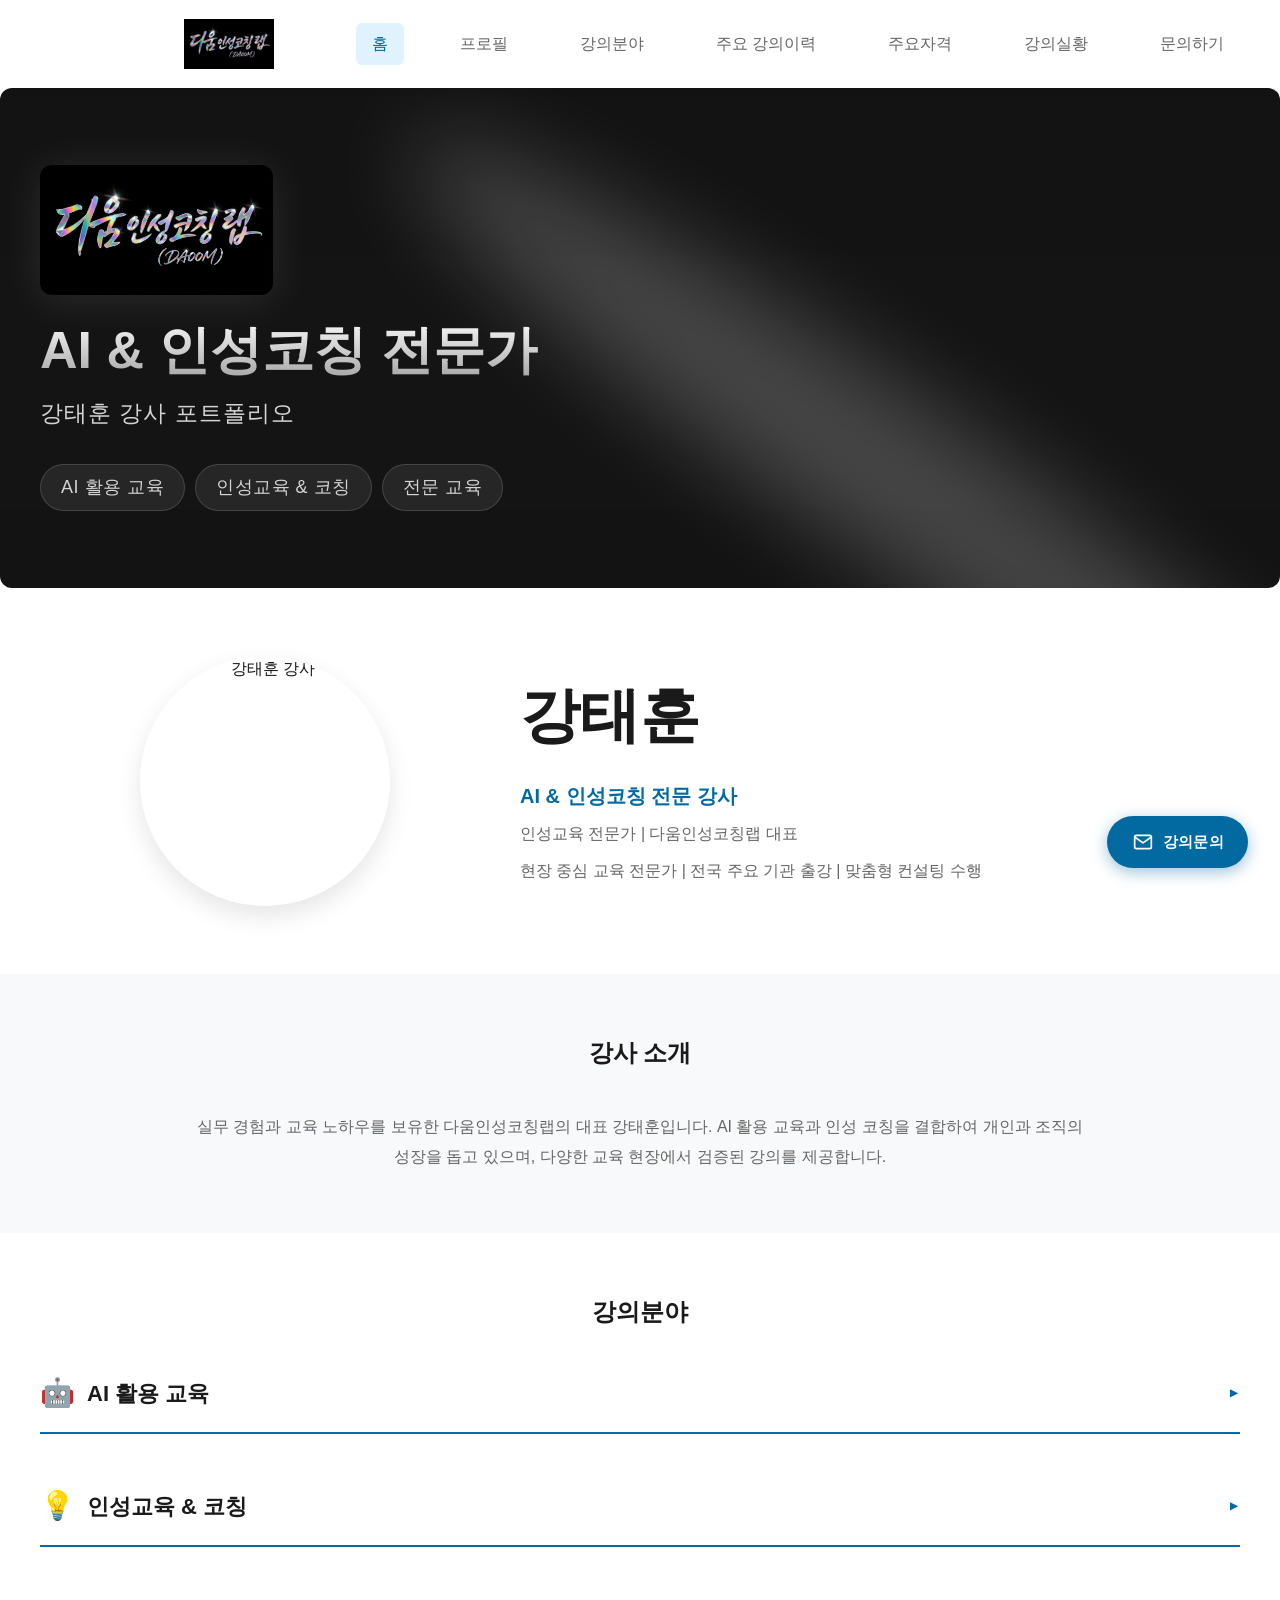
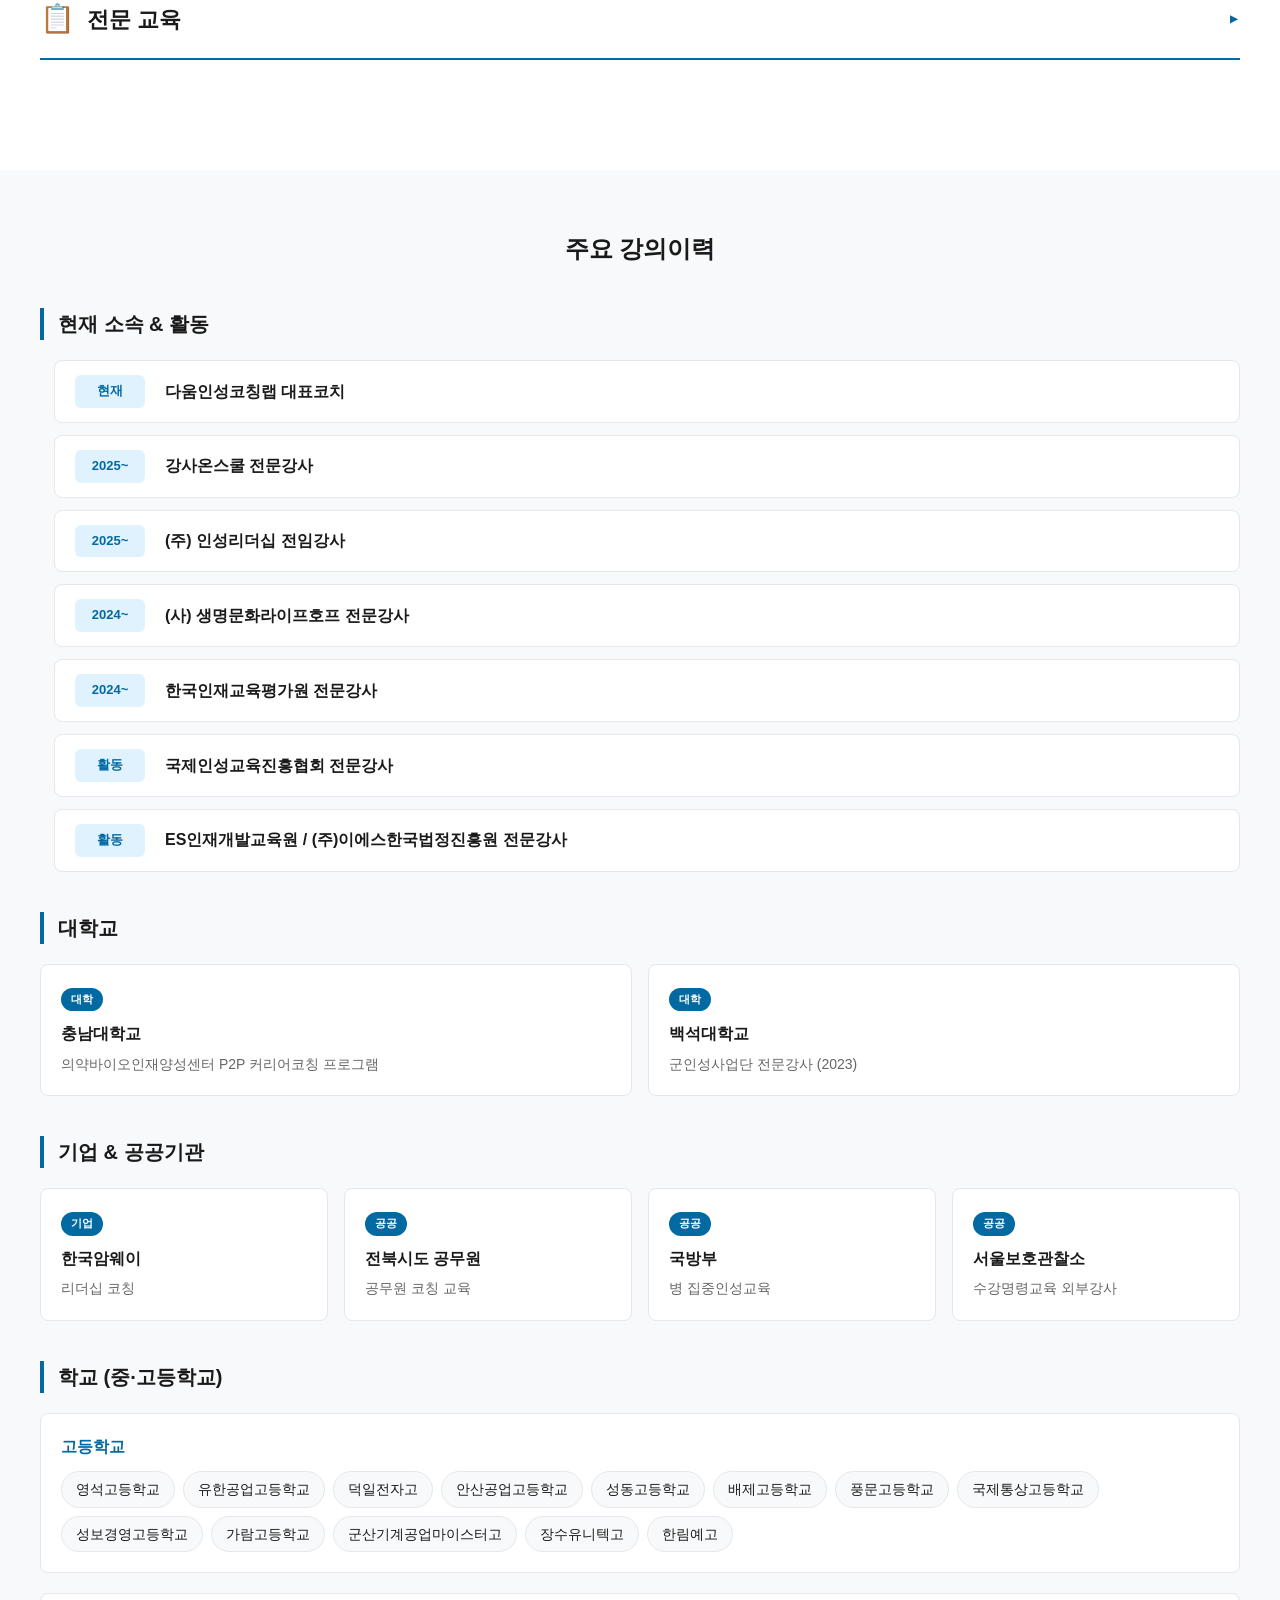
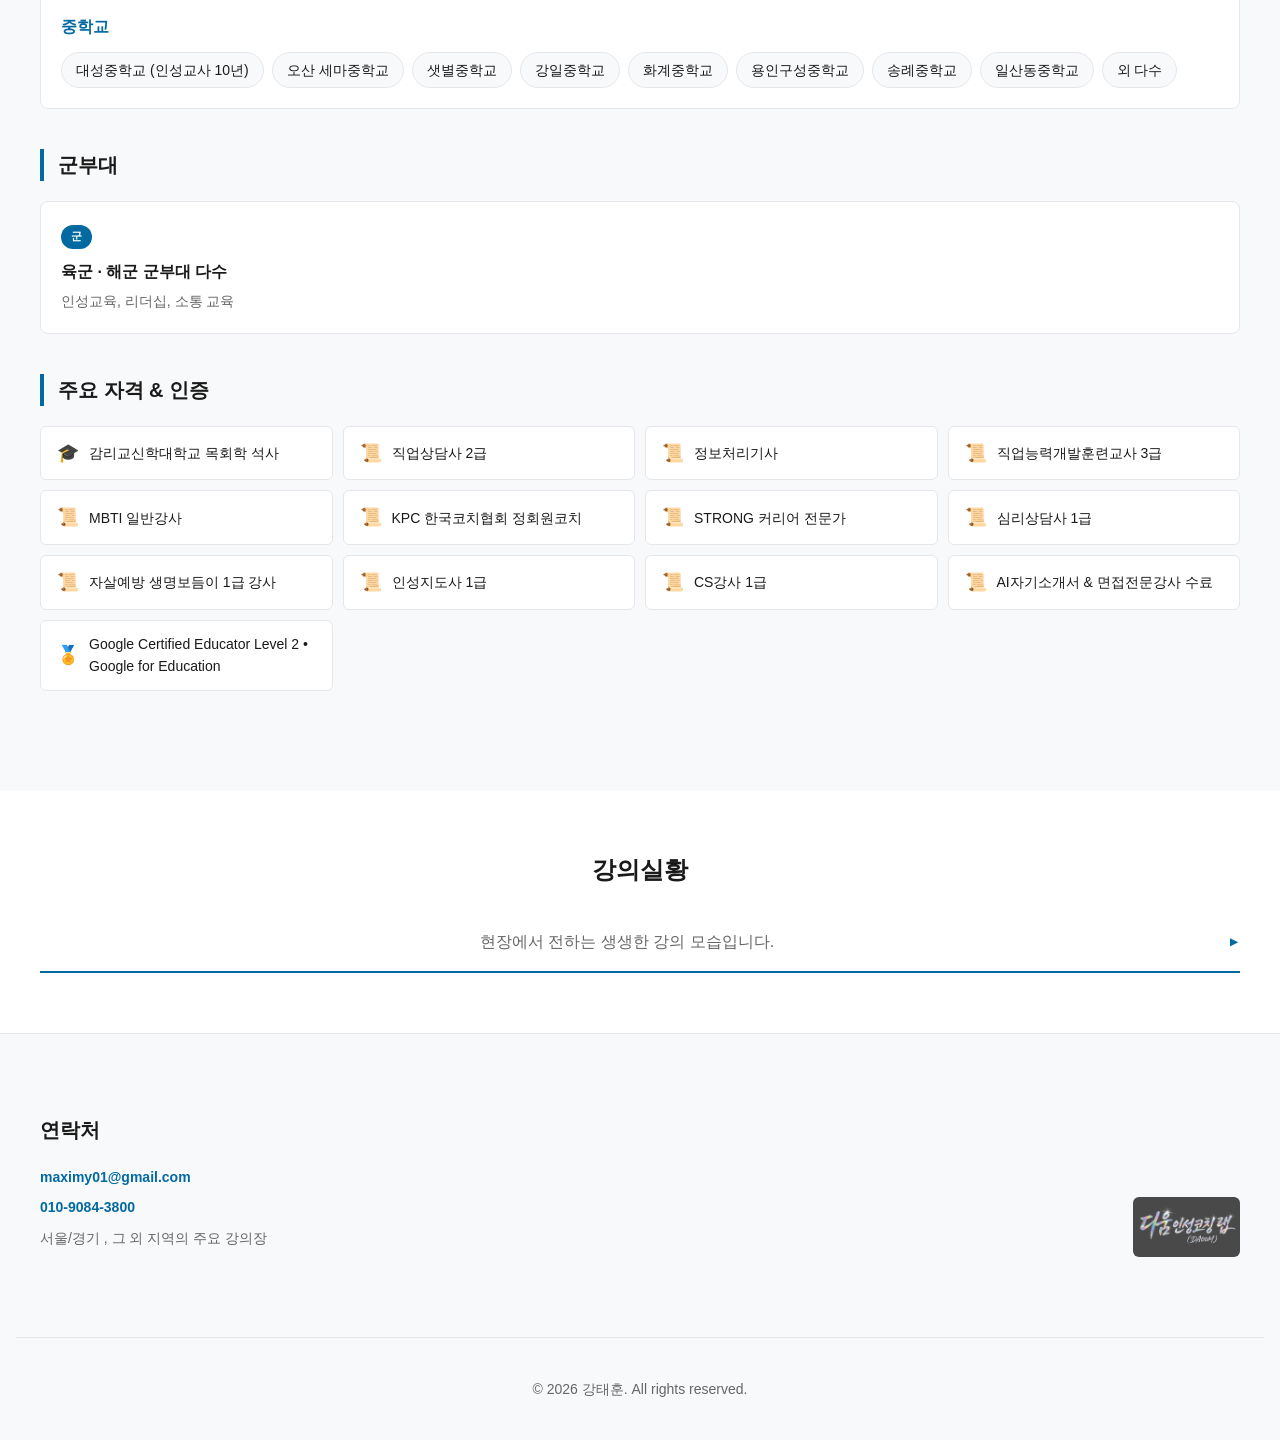
==== index.html @ 24463840 "Spline viewer z-index 강제 제한, header z-index 99999로 상향 (모바일 오버레이 수정) Co-Authored-By: Claude Opus 4.6 " ====
<!DOCTYPE html>
<html lang="ko">
<head>
    <meta charset="UTF-8">
    <meta name="viewport" content="width=device-width, initial-scale=1.0">
    <title>강태훈 강사 - AI & 인성코칭 전문가</title>
    <link rel="stylesheet" href="styles.css?v=10">
    <script type="module" src="https://unpkg.com/@splinetool/viewer@1.9.82/build/spline-viewer.js"></script>
</head>
<body>
    <header class="header">
        <nav class="navbar">
            <div class="navbar-container">
                <div class="logo">
                    <a href="#home">
                        <img src="다움인성코칭랩.jpg" alt="다움인성코칭랩" style="height: 50px; width: auto;">
                    </a>
                </div>

                <ul class="nav-menu" id="navMenu">
                    <li class="nav-item"><a href="#home" class="nav-link active">홈</a></li>
                    <li class="nav-item"><a href="#profile" class="nav-link">프로필</a></li>
                    <li class="nav-item"><a href="#expertise" class="nav-link">강의분야</a></li>
                    <li class="nav-item"><a href="#portfolio" class="nav-link">주요 강의이력</a></li>
                    <li class="nav-item"><a href="#certifications" class="nav-link">주요자격</a></li>
                    <li class="nav-item"><a href="#gallery" class="nav-link">강의실황</a></li>
                    <li class="nav-item"><a href="#contact" class="nav-link">문의하기</a></li>
                </ul>

                <button class="hamburger" id="hamburger">
                    <span class="hamburger-line"></span>
                    <span class="hamburger-line"></span>
                    <span class="hamburger-line"></span>
                </button>
            </div>
        </nav>
    </header>

    <main class="main-content">
        <section class="hero" id="home">
            <!-- 스포트라이트 효과 -->
            <svg class="hero-spotlight" xmlns="http://www.w3.org/2000/svg" viewBox="0 0 3787 2842" fill="none">
                <g filter="url(#spotFilter)">
                    <ellipse cx="1924.71" cy="273.501" rx="1924.71" ry="273.501"
                        transform="matrix(-0.822377 -0.568943 -0.568943 0.822377 3631.88 2291.09)"
                        fill="white" fill-opacity="0.21"/>
                </g>
                <defs>
                    <filter id="spotFilter" x="0.860352" y="0.838989" width="3785.16" height="2840.26"
                        filterUnits="userSpaceOnUse" color-interpolation-filters="sRGB">
                        <feFlood flood-opacity="0" result="BackgroundImageFix"/>
                        <feBlend mode="normal" in="SourceGraphic" in2="BackgroundImageFix" result="shape"/>
                        <feGaussianBlur stdDeviation="151" result="effect1_foregroundBlur"/>
                    </filter>
                </defs>
            </svg>

            <div class="hero-split">
                <!-- 왼쪽: 콘텐츠 -->
                <div class="hero-content">
                    <div class="hero-logo">
                        <img src="다움인성코칭랩.jpg" alt="다움인성코칭랩 로고">
                    </div>
                    <h1 class="hero-title">
                        AI & 인성코칭 전문가
                    </h1>
                    <p class="hero-subtitle">강태훈 강사 포트폴리오</p>
                    <div class="hero-tags">
                        <a href="#expertise-ai" class="hero-tag">AI 활용 교육</a>
                        <a href="#expertise-coaching" class="hero-tag">인성교육 & 코칭</a>
                        <a href="#expertise-special" class="hero-tag">전문 교육</a>
                    </div>
                </div>
                <!-- 오른쪽: 3D Spline -->
                <div class="hero-3d">
                    <spline-viewer url="https://prod.spline.design/kZDDjO5HuC9GJUM2/scene.splinecode"></spline-viewer>
                </div>
            </div>
        </section>

        <section class="profile" id="profile">
            <div class="profile-container">
                <div class="profile-image">
                    <img src="강태훈프로필사진.png" alt="강태훈 강사">
                </div>
                <div class="profile-content">
                    <h1 class="profile-name">강태훈</h1>
                    <p class="profile-title">AI & 인성코칭 전문 강사</p>
                    <p class="profile-subtitle">인성교육 전문가 | 다움인성코칭랩 대표</p>
                    <p class="profile-info">현장 중심 교육 전문가 | 전국 주요 기관 출강 | 맞춤형 컨설팅 수행</p>
                </div>
            </div>
        </section>

        <section class="introduction">
            <div class="intro-container">
                <h2 class="section-title">강사 소개</h2>
                <p class="intro-text">
                    실무 경험과 교육 노하우를 보유한 다움인성코칭랩의 대표 강태훈입니다.
                    AI 활용 교육과 인성 코칭을 결합하여 개인과 조직의 성장을 돕고 있으며,
                    다양한 교육 현장에서 검증된 강의를 제공합니다.
                </p>
            </div>
        </section>

        <!-- ========== 강의분야 SECTION ========== -->
        <section class="expertise" id="expertise">
            <div class="expertise-container">
                <h2 class="section-title">강의분야</h2>

                <!-- AI 활용 교육 (상세) -->
                <div class="expertise-category" id="expertise-ai">
                    <div class="category-header">
                        <span class="category-icon">🤖</span>
                        <h3 class="category-title">AI 활용 교육</h3>
                        <span class="category-toggle">▼</span>
                    </div>
                    <div class="expertise-grid">
                        <div class="expertise-card ai-card">
                            <div class="card-badge">AI Core</div>
                            <h4 class="expertise-card-title">AI 스킬 업 & 기초 활용</h4>
                            <p class="expertise-card-desc">ChatGPT, Gemini, Claude 등 생성형 AI 도구의 기초 사용법부터 업무 활용까지 단계별 실습 교육</p>
                            <ul class="expertise-tags">
                                <li>ChatGPT</li>
                                <li>Gemini</li>
                                <li>Claude</li>
                                <li>프롬프트 엔지니어링</li>
                            </ul>
                        </div>
                        <div class="expertise-card ai-card">
                            <div class="card-badge">AI Writing</div>
                            <h4 class="expertise-card-title">AI 자기소개서 & 면접 코칭</h4>
                            <p class="expertise-card-desc">AI를 활용한 자기소개서 작성법, 면접 시뮬레이션, 취업 경쟁력 강화 실전 교육</p>
                            <ul class="expertise-tags">
                                <li>자기소개서</li>
                                <li>면접준비</li>
                                <li>취업컨설팅</li>
                            </ul>
                        </div>
                        <div class="expertise-card ai-card">
                            <div class="card-badge">AI Creative</div>
                            <h4 class="expertise-card-title">AI 콘텐츠 제작</h4>
                            <p class="expertise-card-desc">AI 이미지 생성, 영상 편집, 프레젠테이션 자동화 등 크리에이티브 업무에 AI 도구 활용</p>
                            <ul class="expertise-tags">
                                <li>이미지 생성</li>
                                <li>영상 제작</li>
                                <li>PPT 자동화</li>
                            </ul>
                        </div>
                        <div class="expertise-card ai-card">
                            <div class="card-badge">AI Business</div>
                            <h4 class="expertise-card-title">AI 업무 자동화 & 생산성</h4>
                            <p class="expertise-card-desc">문서 작성, 데이터 분석, 이메일, 보고서 등 반복 업무를 AI로 자동화하여 생산성 극대화</p>
                            <ul class="expertise-tags">
                                <li>업무자동화</li>
                                <li>데이터분석</li>
                                <li>보고서 작성</li>
                            </ul>
                        </div>
                        <div class="expertise-card ai-card">
                            <div class="card-badge">AI Education</div>
                            <h4 class="expertise-card-title">교육자를 위한 AI 활용법</h4>
                            <p class="expertise-card-desc">교사, 강사, 교육 담당자를 위한 AI 기반 교육 설계 및 수업 콘텐츠 제작 교육</p>
                            <ul class="expertise-tags">
                                <li>수업설계</li>
                                <li>교안제작</li>
                                <li>학습관리</li>
                            </ul>
                        </div>
                        <div class="expertise-card ai-card">
                            <div class="card-badge">AI Trend</div>
                            <h4 class="expertise-card-title">AI 트렌드 & 디지털 리터러시</h4>
                            <p class="expertise-card-desc">최신 AI 기술 동향, AI 시대의 윤리적 활용, 디지털 리터러시 역량 강화 특강</p>
                            <ul class="expertise-tags">
                                <li>AI 트렌드</li>
                                <li>디지털 리터러시</li>
                                <li>AI 윤리</li>
                            </ul>
                        </div>
                    </div>
                </div>

                <!-- 인성교육 & 코칭 -->
                <div class="expertise-category" id="expertise-coaching">
                    <div class="category-header">
                        <span class="category-icon">💡</span>
                        <h3 class="category-title">인성교육 & 코칭</h3>
                        <span class="category-toggle">▼</span>
                    </div>
                    <div class="expertise-grid">
                        <div class="expertise-card">
                            <h4 class="expertise-card-title">인성교육</h4>
                            <p class="expertise-card-desc">자기이해, 타인존중, 공동체 의식을 함양하는 체계적 인성교육 프로그램</p>
                        </div>
                        <div class="expertise-card">
                            <h4 class="expertise-card-title">커뮤니케이션 스킬</h4>
                            <p class="expertise-card-desc">질문, 경청, 공감 기반의 소통 역량 강화 및 대인관계 개선 교육</p>
                        </div>
                        <div class="expertise-card">
                            <h4 class="expertise-card-title">리더십 교육</h4>
                            <p class="expertise-card-desc">소통형 리더십, 코칭 리더십 등 조직 내 리더 역량 강화 프로그램</p>
                        </div>
                        <div class="expertise-card">
                            <h4 class="expertise-card-title">강점 / 커리어 코칭</h4>
                            <p class="expertise-card-desc">MBTI, STRONG 직업흥미검사 기반 자기탐색 및 진로·커리어 코칭</p>
                        </div>
                    </div>
                </div>

                <!-- 전문 교육 -->
                <div class="expertise-category" id="expertise-special">
                    <div class="category-header">
                        <span class="category-icon">📋</span>
                        <h3 class="category-title">전문 교육</h3>
                        <span class="category-toggle">▼</span>
                    </div>
                    <div class="expertise-grid">
                        <div class="expertise-card">
                            <h4 class="expertise-card-title">자살예방 & 생명존중</h4>
                            <p class="expertise-card-desc">자살예방 생명보듬이 전문교육 1급 강사 자격 기반의 생명존중 교육</p>
                        </div>
                        <div class="expertise-card">
                            <h4 class="expertise-card-title">법정의무교육</h4>
                            <p class="expertise-card-desc">직장 내 성희롱 예방, 장애인 인식개선, 개인정보보호 등 법정의무교육</p>
                        </div>
                        <div class="expertise-card">
                            <h4 class="expertise-card-title">미래설계 & 취업 컨설팅</h4>
                            <p class="expertise-card-desc">자기주도학습, 진로탐색, 미래설계 및 취업 준비 맞춤 컨설팅</p>
                        </div>
                        <div class="expertise-card">
                            <h4 class="expertise-card-title">스피치 & 프레젠테이션</h4>
                            <p class="expertise-card-desc">효과적인 발표 기법, 스피치 코칭, 프레젠테이션 역량 강화 교육</p>
                        </div>
                    </div>
                </div>
            </div>
        </section>

        <!-- ========== 주요 강의이력 SECTION ========== -->
        <section class="portfolio" id="portfolio">
            <div class="portfolio-container">
                <h2 class="section-title">주요 강의이력</h2>

                <!-- 소속 & 활동 -->
                <div class="portfolio-group">
                    <h3 class="portfolio-group-title">현재 소속 & 활동</h3>
                    <div class="portfolio-timeline">
                        <div class="timeline-item">
                            <div class="timeline-year">현재</div>
                            <div class="timeline-content">
                                <h4>다움인성코칭랩 대표코치</h4>
                            </div>
                        </div>
                        <div class="timeline-item">
                            <div class="timeline-year">2025~</div>
                            <div class="timeline-content">
                                <h4>강사온스쿨 전문강사</h4>
                            </div>
                        </div>
                        <div class="timeline-item">
                            <div class="timeline-year">2025~</div>
                            <div class="timeline-content">
                                <h4>(주) 인성리더십 전임강사</h4>
                            </div>
                        </div>
                        <div class="timeline-item">
                            <div class="timeline-year">2024~</div>
                            <div class="timeline-content">
                                <h4>(사) 생명문화라이프호프 전문강사</h4>
                            </div>
                        </div>
                        <div class="timeline-item">
                            <div class="timeline-year">2024~</div>
                            <div class="timeline-content">
                                <h4>한국인재교육평가원 전문강사</h4>
                            </div>
                        </div>
                        <div class="timeline-item">
                            <div class="timeline-year">활동</div>
                            <div class="timeline-content">
                                <h4>국제인성교육진흥협회 전문강사</h4>
                            </div>
                        </div>
                        <div class="timeline-item">
                            <div class="timeline-year">활동</div>
                            <div class="timeline-content">
                                <h4>ES인재개발교육원 / (주)이에스한국법정진흥원 전문강사</h4>
                            </div>
                        </div>
                    </div>
                </div>

                <!-- 대학교 -->
                <div class="portfolio-group">
                    <h3 class="portfolio-group-title">대학교</h3>
                    <div class="portfolio-cards">
                        <div class="portfolio-card">
                            <span class="portfolio-badge">대학</span>
                            <h4>충남대학교</h4>
                            <p>의약바이오인재양성센터 P2P 커리어코칭 프로그램</p>
                        </div>
                        <div class="portfolio-card">
                            <span class="portfolio-badge">대학</span>
                            <h4>백석대학교</h4>
                            <p>군인성사업단 전문강사 (2023)</p>
                        </div>
                    </div>
                </div>

                <!-- 기업 & 공공기관 -->
                <div class="portfolio-group">
                    <h3 class="portfolio-group-title">기업 & 공공기관</h3>
                    <div class="portfolio-cards">
                        <div class="portfolio-card">
                            <span class="portfolio-badge">기업</span>
                            <h4>한국암웨이</h4>
                            <p>리더십 코칭</p>
                        </div>
                        <div class="portfolio-card">
                            <span class="portfolio-badge">공공</span>
                            <h4>전북시도 공무원</h4>
                            <p>공무원 코칭 교육</p>
                        </div>
                        <div class="portfolio-card">
                            <span class="portfolio-badge">공공</span>
                            <h4>국방부</h4>
                            <p>병 집중인성교육</p>
                        </div>
                        <div class="portfolio-card">
                            <span class="portfolio-badge">공공</span>
                            <h4>서울보호관찰소</h4>
                            <p>수강명령교육 외부강사</p>
                        </div>
                    </div>
                </div>

                <!-- 학교 (중·고등학교) -->
                <div class="portfolio-group">
                    <h3 class="portfolio-group-title">학교 (중·고등학교)</h3>
                    <div class="school-list">
                        <div class="school-category">
                            <h4 class="school-category-title">고등학교</h4>
                            <div class="school-tags">
                                <span class="school-tag">영석고등학교</span>
                                <span class="school-tag">유한공업고등학교</span>
                                <span class="school-tag">덕일전자고</span>
                                <span class="school-tag">안산공업고등학교</span>
                                <span class="school-tag">성동고등학교</span>
                                <span class="school-tag">배제고등학교</span>
                                <span class="school-tag">풍문고등학교</span>
                                <span class="school-tag">국제통상고등학교</span>
                                <span class="school-tag">성보경영고등학교</span>
                                <span class="school-tag">가람고등학교</span>
                                <span class="school-tag">군산기계공업마이스터고</span>
                                <span class="school-tag">장수유니텍고</span>
                                <span class="school-tag">한림예고</span>
                            </div>
                        </div>
                        <div class="school-category">
                            <h4 class="school-category-title">중학교</h4>
                            <div class="school-tags">
                                <span class="school-tag">대성중학교 (인성교사 10년)</span>
                                <span class="school-tag">오산 세마중학교</span>
                                <span class="school-tag">샛별중학교</span>
                                <span class="school-tag">강일중학교</span>
                                <span class="school-tag">화계중학교</span>
                                <span class="school-tag">용인구성중학교</span>
                                <span class="school-tag">송례중학교</span>
                                <span class="school-tag">일산동중학교</span>
                                <span class="school-tag">외 다수</span>
                            </div>
                        </div>
                    </div>
                </div>

                <!-- 군부대 -->
                <div class="portfolio-group">
                    <h3 class="portfolio-group-title">군부대</h3>
                    <div class="portfolio-cards">
                        <div class="portfolio-card">
                            <span class="portfolio-badge">군</span>
                            <h4>육군 · 해군 군부대 다수</h4>
                            <p>인성교육, 리더십, 소통 교육</p>
                        </div>
                    </div>
                </div>

                <!-- 자격 & 인증 -->
                <div class="portfolio-group" id="certifications">
                    <h3 class="portfolio-group-title">주요 자격 & 인증</h3>
                    <div class="cert-grid">
                        <div class="cert-item">
                            <span class="cert-icon">🎓</span>
                            <span>감리교신학대학교 목회학 석사</span>
                        </div>
                        <div class="cert-item">
                            <span class="cert-icon">📜</span>
                            <span>직업상담사 2급</span>
                        </div>
                        <div class="cert-item">
                            <span class="cert-icon">📜</span>
                            <span>정보처리기사</span>
                        </div>
                        <div class="cert-item">
                            <span class="cert-icon">📜</span>
                            <span>직업능력개발훈련교사 3급</span>
                        </div>
                        <div class="cert-item">
                            <span class="cert-icon">📜</span>
                            <span>MBTI 일반강사</span>
                        </div>
                        <div class="cert-item">
                            <span class="cert-icon">📜</span>
                            <span>KPC 한국코치협회 정회원코치</span>
                        </div>
                        <div class="cert-item">
                            <span class="cert-icon">📜</span>
                            <span>STRONG 커리어 전문가</span>
                        </div>
                        <div class="cert-item">
                            <span class="cert-icon">📜</span>
                            <span>심리상담사 1급</span>
                        </div>
                        <div class="cert-item">
                            <span class="cert-icon">📜</span>
                            <span>자살예방 생명보듬이 1급 강사</span>
                        </div>
                        <div class="cert-item">
                            <span class="cert-icon">📜</span>
                            <span>인성지도사 1급</span>
                        </div>
                        <div class="cert-item">
                            <span class="cert-icon">📜</span>
                            <span>CS강사 1급</span>
                        </div>
                        <div class="cert-item">
                            <span class="cert-icon">📜</span>
                            <span>AI자기소개서 & 면접전문강사 수료</span>
                        </div>
                        <div class="cert-item">
                            <span class="cert-icon">🏅</span>
                            <span>Google Certified Educator Level 2 • Google for Education</span>
                        </div>
                    </div>
                </div>
            </div>
        </section>

        <!-- ========== 강의실황사진 SECTION ========== -->
        <section class="gallery" id="gallery">
            <div class="gallery-container">
                <h2 class="section-title">강의실황</h2>
                <div class="gallery-accordion">
                    <div class="gallery-accordion-header">
                        <p class="gallery-desc">현장에서 전하는 생생한 강의 모습입니다.</p>
                        <span class="gallery-toggle">▼</span>
                    </div>
                    <div class="gallery-accordion-body">
                        <div class="gallery-grid">
                            <div class="gallery-item">
                                <div class="gallery-image-wrapper">
                                    <img src="gallery/IMG_9097.JPG" alt="강의실황 사진 1">
                                </div>
                            </div>
                            <div class="gallery-item">
                                <div class="gallery-image-wrapper">
                                    <img src="gallery/KakaoTalk_20260303_212421281.jpg" alt="강의실황 사진 2">
                                </div>
                            </div>
                            <div class="gallery-item">
                                <div class="gallery-image-wrapper">
                                    <img src="gallery/20250407_104519.jpg" alt="강의실황 사진 3">
                                </div>
                            </div>
                            <div class="gallery-item">
                                <div class="gallery-image-wrapper">
                                    <img src="gallery/1.jpg" alt="강의실황 사진 4">
                                </div>
                            </div>
                            <div class="gallery-item">
                                <div class="gallery-image-wrapper">
                                    <img src="gallery/KakaoTalk_20260303_212514642_02.jpg" alt="강의실황 사진 5">
                                </div>
                            </div>
                            <div class="gallery-item">
                                <div class="gallery-image-wrapper">
                                    <img src="gallery/사본 - 사본 - KakaoTalk_20260130_111219792.jpg" alt="강의실황 사진 6">
                                </div>
                            </div>
                            <div class="gallery-item">
                                <div class="gallery-image-wrapper">
                                    <img src="gallery/20250404_141049.jpg" alt="강의실황 사진 7">
                                </div>
                            </div>
                            <div class="gallery-item">
                                <div class="gallery-image-wrapper">
                                    <img src="gallery/2.jpg" alt="강의실황 사진 8">
                                </div>
                            </div>
                            <div class="gallery-item">
                                <div class="gallery-image-wrapper">
                                    <img src="gallery/KakaoTalk_20260303_212421281_02.jpg" alt="강의실황 사진 9">
                                </div>
                            </div>
                            <div class="gallery-item">
                                <div class="gallery-image-wrapper">
                                    <img src="gallery/20250418_141731.jpg" alt="강의실황 사진 10">
                                </div>
                            </div>
                            <div class="gallery-item">
                                <div class="gallery-image-wrapper">
                                    <img src="gallery/KakaoTalk_20260303_212514642_01.jpg" alt="강의실황 사진 11">
                                </div>
                            </div>
                            <div class="gallery-item">
                                <div class="gallery-image-wrapper">
                                    <img src="gallery/3.jpg" alt="강의실황 사진 12">
                                </div>
                            </div>
                        </div>
                    </div>
                </div>
            </div>
        </section>

    </main>

    <footer class="footer" id="contact">
        <div class="footer-container">
            <div class="footer-section">
                <h3 class="footer-title">연락처</h3>
                <div class="contact-info">
                    <p><a href="mailto:maximy01@gmail.com" class="contact-link">maximy01@gmail.com</a></p>
                    <p><a href="tel:010-9084-3800" class="contact-link">010-9084-3800</a></p>
                    <p class="contact-address">서울/경기 , 그 외 지역의 주요 강의장</p>
                </div>
            </div>
            <div class="footer-section footer-logo-section">
                <img src="다움인성코칭랩.jpg" alt="다움인성코칭랩" class="footer-logo">
            </div>
            </div>
        <div class="footer-bottom">
            <p>&copy; 2026 강태훈. All rights reserved.</p>
        </div>
    </footer>

    <!-- CTA 플로팅 버튼 -->
    <a href="mailto:maximy01@gmail.com?subject=강의문의&body=안녕하세요, 강의 문의드립니다." class="cta-float" aria-label="강의문의 이메일 보내기">
        <span class="cta-icon">
            <svg width="24" height="24" viewBox="0 0 24 24" fill="none" xmlns="http://www.w3.org/2000/svg">
                <path d="M4 4H20C21.1 4 22 4.9 22 6V18C22 19.1 21.1 20 20 20H4C2.9 20 2 19.1 2 18V6C2 4.9 2.9 4 4 4Z" stroke="currentColor" stroke-width="2" stroke-linecap="round" stroke-linejoin="round"/>
                <path d="M22 6L12 13L2 6" stroke="currentColor" stroke-width="2" stroke-linecap="round" stroke-linejoin="round"/>
            </svg>
        </span>
        <span class="cta-label">강의문의</span>
    </a>

    <script src="script.js?v=5"></script>
</body>
</html>
---- styles.css ----
/* ========== CSS VARIABLES / ROOT ========== */
:root {
    --color-primary: #0369A1;
    --color-primary-light: #E0F2FE;
    --color-bg-light: #F8F9FA;
    --color-text-primary: #1A1A1A;
    --color-text-secondary: #666666;
    --color-border: #E5E7EB;
    --color-bg-dark: #000000;
    --color-white: #FFFFFF;

    --font-family: 'Pretendard', 'Noto Sans KR', sans-serif;
    --font-size-base: 16px;
    --font-size-sm: 14px;
    --font-size-lg: 20px;
    --font-size-xl: 24px;
    --font-size-2xl: 60px;

    --spacing-xs: 8px;
    --spacing-sm: 16px;
    --spacing-md: 20px;
    --spacing-lg: 40px;
    --spacing-xl: 60px;

    --border-radius-sm: 6px;
    --border-radius-md: 8px;
    --border-radius-lg: 12px;
    --border-radius-full: 50%;

    --shadow-sm: 0 2px 8px rgba(0, 0, 0, 0.08);
    --shadow-md: 0 10px 25px rgba(0, 0, 0, 0.1);
    --shadow-lg: 0 20px 40px rgba(0, 0, 0, 0.15);

    --transition-base: all 0.3s ease;
    --transition-fast: all 0.15s ease;
}

/* ========== RESET & GLOBAL STYLES ========== */
* {
    margin: 0;
    padding: 0;
    box-sizing: border-box;
}

html {
    scroll-behavior: smooth;
}

body {
    font-family: var(--font-family);
    font-size: var(--font-size-base);
    color: var(--color-text-primary);
    background-color: var(--color-white);
    line-height: 1.6;
}

a {
    text-decoration: none;
    color: inherit;
    transition: var(--transition-base);
}

button {
    cursor: pointer;
    border: none;
    font-family: inherit;
    font-size: inherit;
}

img {
    max-width: 100%;
    height: auto;
    display: block;
}

/* ========== HEADER & NAVIGATION ========== */
.header {
    position: fixed;
    top: 0;
    left: 0;
    right: 0;
    height: 88px;
    background-color: var(--color-white);
    box-shadow: 0 2px 8px rgba(0, 0, 0, 0.05);
    z-index: 99999;
}

.navbar {
    height: 100%;
    display: flex;
    align-items: center;
}

.navbar-container {
    width: 100%;
    padding: 0 40px;
    display: flex;
    justify-content: space-between;
    align-items: center;
}

/* Logo */
.logo {
    flex-shrink: 0;
    margin-left: 144px;
}

.logo-text {
    display: inline-block;
    background-color: var(--color-bg-dark);
    color: var(--color-white);
    padding: var(--spacing-xs) var(--spacing-md);
    font-size: var(--font-size-lg);
    font-weight: 700;
    border-radius: var(--border-radius-sm);
    transition: var(--transition-base);
}

.logo-text:hover {
    transform: scale(1.05);
}

/* Navigation Menu */
.nav-menu {
    display: flex;
    list-style: none;
    gap: var(--spacing-lg);
    align-items: center;
}

.nav-item {
    position: relative;
}

.nav-link {
    display: inline-block;
    padding: var(--spacing-xs) var(--spacing-sm);
    font-size: var(--font-size-base);
    color: var(--color-text-secondary);
    font-weight: 500;
    border-radius: var(--border-radius-sm);
    transition: var(--transition-base);
}

.nav-link:hover {
    color: var(--color-primary);
}

.nav-link.active {
    background-color: var(--color-primary-light);
    color: var(--color-primary);
}

/* Hamburger Menu */
.hamburger {
    display: none;
    flex-direction: column;
    gap: 6px;
    background: none;
    cursor: pointer;
}

.hamburger-line {
    width: 25px;
    height: 3px;
    background-color: var(--color-text-primary);
    border-radius: 2px;
    transition: var(--transition-fast);
}

.hamburger.active .hamburger-line:nth-child(1) {
    transform: rotate(45deg) translate(10px, 10px);
}

.hamburger.active .hamburger-line:nth-child(2) {
    opacity: 0;
}

.hamburger.active .hamburger-line:nth-child(3) {
    transform: rotate(-45deg) translate(8px, -8px);
}

/* ========== MAIN CONTENT ========== */
.main-content {
    margin-top: 88px;
    width: 100%;
}

/* ========== HERO SECTION ========== */
.hero {
    position: relative;
    z-index: 1;
    width: 100%;
    min-height: 500px;
    background: rgba(10, 10, 10, 0.96);
    overflow: hidden;
    border-radius: var(--border-radius-lg);
}

/* 스포트라이트 SVG */
.hero-spotlight {
    pointer-events: none;
    position: absolute;
    z-index: 1;
    height: 169%;
    width: 138%;
    opacity: 0;
    top: -40px;
    left: 0;
    animation: spotlightFade 2s ease forwards 0.5s;
}

@keyframes spotlightFade {
    to { opacity: 1; }
}

/* 분할 레이아웃 */
.hero-split {
    display: flex;
    width: 100%;
    height: 100%;
    min-height: 500px;
}

/* 3D Spline 영역 */
.hero-3d {
    flex: 1;
    position: relative;
    min-height: 400px;
    z-index: 1;
}

.hero-3d spline-viewer {
    width: 100%;
    height: 100%;
    display: block;
    position: relative;
    z-index: 1;
}

/* Spline viewer 내부 iframe/canvas가 header를 가리지 않도록 */
.hero-3d spline-viewer,
.hero-3d spline-viewer * {
    z-index: 1 !important;
}

.hero-content {
    flex: 1;
    position: relative;
    z-index: 10;
    display: flex;
    flex-direction: column;
    justify-content: center;
    padding: 48px 40px;
    text-align: left;
}

.hero-logo {
    margin-bottom: 24px;
}

.hero-logo img {
    height: 130px;
    width: auto;
    filter: drop-shadow(0 4px 20px rgba(255, 255, 255, 0.1));
    border-radius: var(--border-radius-lg);
}

.hero-title {
    font-size: 52px;
    font-weight: 800;
    background: linear-gradient(to bottom, #fafafa, #a3a3a3);
    -webkit-background-clip: text;
    -webkit-text-fill-color: transparent;
    background-clip: text;
    line-height: 1.2;
    margin-bottom: 14px;
}

.hero-subtitle {
    font-size: 23px;
    font-weight: 400;
    color: #d4d4d4;
    margin-bottom: 32px;
    letter-spacing: 1px;
    max-width: 520px;
}

.hero-tags {
    display: flex;
    flex-wrap: wrap;
    gap: 10px;
}

.hero-tag {
    display: inline-block;
    padding: 8px 20px;
    background: rgba(255, 255, 255, 0.08);
    border: 1px solid rgba(255, 255, 255, 0.15);
    border-radius: 30px;
    color: #d4d4d4;
    font-size: 18px;
    font-weight: 500;
    letter-spacing: 0.5px;
    transition: var(--transition-base);
    cursor: pointer;
}

.hero-tag:hover {
    background: rgba(255, 255, 255, 0.15);
    transform: translateY(-2px);
}



/* ========== PROFILE SECTION ========== */
.profile {
    padding: var(--spacing-xl) var(--spacing-sm);
    background-color: var(--color-white);
}

.profile-container {
    max-width: 1000px;
    margin: 0 auto;
    display: grid;
    grid-template-columns: 300px 1fr;
    gap: var(--spacing-xl);
    align-items: center;
}

.profile-image {
    text-align: center;
}

.profile-image img {
    width: 250px;
    height: 250px;
    border-radius: var(--border-radius-full);
    object-fit: cover;
    box-shadow: var(--shadow-md);
}

.profile-content {
    padding: var(--spacing-md);
}

.profile-name {
    font-size: var(--font-size-2xl);
    font-weight: 700;
    color: var(--color-text-primary);
    margin-bottom: var(--spacing-sm);
}

.profile-title {
    font-size: var(--font-size-lg);
    color: var(--color-primary);
    font-weight: 600;
    margin-bottom: var(--spacing-xs);
}

.profile-subtitle,
.profile-info {
    font-size: var(--font-size-base);
    color: var(--color-text-secondary);
    margin-bottom: var(--spacing-xs);
    line-height: 1.8;
}

/* ========== INTRODUCTION SECTION ========== */
.introduction {
    padding: var(--spacing-xl) var(--spacing-sm);
    background-color: var(--color-bg-light);
}

.intro-container {
    max-width: 900px;
    margin: 0 auto;
}

.section-title {
    font-size: var(--font-size-xl);
    font-weight: 700;
    color: var(--color-text-primary);
    margin-bottom: var(--spacing-lg);
    text-align: center;
}

.intro-text {
    font-size: var(--font-size-base);
    color: var(--color-text-secondary);
    line-height: 1.9;
    text-align: center;
}

/* ========== FEATURES SECTION ========== */
.features {
    padding: var(--spacing-xl) var(--spacing-sm);
    background-color: var(--color-white);
}

.features-container {
    max-width: 1200px;
    margin: 0 auto;
    display: grid;
    grid-template-columns: repeat(auto-fit, minmax(250px, 1fr));
    gap: var(--spacing-lg);
}

.feature-card {
    padding: var(--spacing-lg);
    background-color: var(--color-white);
    border: 1px solid var(--color-border);
    border-radius: var(--border-radius-md);
    text-align: center;
    transition: var(--transition-base);
    cursor: pointer;
}

.feature-card:hover {
    box-shadow: var(--shadow-md);
    transform: translateY(-8px);
    border-color: var(--color-primary);
}

.feature-title {
    font-size: var(--font-size-lg);
    font-weight: 700;
    color: var(--color-text-primary);
    margin-bottom: var(--spacing-sm);
}

.feature-subtitle {
    font-size: var(--font-size-base);
    color: var(--color-text-secondary);
    line-height: 1.6;
}

/* ========== QUICK LINKS SECTION ========== */
.quick-links {
    padding: var(--spacing-xl) var(--spacing-sm);
    background-color: var(--color-bg-light);
}

.quick-links-container {
    max-width: 1000px;
    margin: 0 auto;
    display: grid;
    grid-template-columns: repeat(auto-fit, minmax(200px, 1fr));
    gap: var(--spacing-md);
}

.quick-link-btn {
    display: inline-block;
    padding: var(--spacing-md) var(--spacing-lg);
    background-color: var(--color-primary);
    color: var(--color-white);
    font-size: var(--font-size-base);
    font-weight: 600;
    border-radius: var(--border-radius-sm);
    text-align: center;
    transition: var(--transition-base);
    box-shadow: var(--shadow-sm);
}

.quick-link-btn:hover {
    background-color: #0358a1;
    box-shadow: var(--shadow-md);
    transform: translateY(-3px);
}

/* ========== VIDEO SECTION ========== */
.video-section {
    padding: var(--spacing-xl) var(--spacing-sm);
    background-color: var(--color-white);
}

.video-container {
    max-width: 900px;
    margin: 0 auto;
}

.video-wrapper {
    position: relative;
    width: 100%;
    padding-bottom: 56.25%; /* 16:9 aspect ratio */
    height: 0;
    overflow: hidden;
    border-radius: var(--border-radius-md);
    box-shadow: var(--shadow-md);
}

.video-wrapper iframe {
    position: absolute;
    top: 0;
    left: 0;
    width: 100%;
    height: 100%;
    border: none;
}

/* ========== EXPERTISE SECTION ========== */
.expertise {
    padding: var(--spacing-xl) var(--spacing-sm);
    background-color: var(--color-white);
}

.expertise-container {
    max-width: 1200px;
    margin: 0 auto;
}

.expertise-category {
    margin-bottom: 50px;
}

.category-header {
    display: flex;
    align-items: center;
    gap: 12px;
    margin-bottom: var(--spacing-lg);
    padding-bottom: var(--spacing-sm);
    border-bottom: 2px solid var(--color-primary);
    cursor: pointer;
    user-select: none;
    transition: var(--transition-base);
}

.category-header:hover {
    opacity: 0.8;
}

.category-toggle {
    margin-left: auto;
    font-size: 14px;
    color: var(--color-primary);
    transition: transform 0.3s ease;
}

.expertise-category.collapsed .category-toggle {
    transform: rotate(-90deg);
}

.expertise-grid {
    display: grid;
    grid-template-columns: repeat(auto-fit, minmax(280px, 1fr));
    gap: var(--spacing-md);
    max-height: 2000px;
    overflow: hidden;
    transition: max-height 0.4s ease, opacity 0.3s ease;
    opacity: 1;
}

.expertise-category.collapsed .expertise-grid {
    max-height: 0;
    opacity: 0;
    margin-top: 0;
}

.expertise-category.collapsed .category-header {
    margin-bottom: 0;
}

.category-icon {
    font-size: 28px;
}

.category-title {
    font-size: 22px;
    font-weight: 700;
    color: var(--color-text-primary);
}

.expertise-card {
    padding: var(--spacing-lg) var(--spacing-md);
    background-color: var(--color-white);
    border: 1px solid var(--color-border);
    border-radius: var(--border-radius-lg);
    transition: var(--transition-base);
    position: relative;
}

.expertise-card:hover {
    box-shadow: var(--shadow-md);
    transform: translateY(-4px);
    border-color: var(--color-primary);
}

.expertise-card.ai-card {
    background: linear-gradient(135deg, #f0f9ff 0%, #ffffff 100%);
    border-left: 4px solid var(--color-primary);
}

.card-badge {
    display: inline-block;
    padding: 4px 12px;
    background-color: var(--color-primary);
    color: var(--color-white);
    font-size: 11px;
    font-weight: 700;
    border-radius: 20px;
    margin-bottom: 12px;
    letter-spacing: 0.5px;
    text-transform: uppercase;
}

.expertise-card-title {
    font-size: 18px;
    font-weight: 700;
    color: var(--color-text-primary);
    margin-bottom: 10px;
}

.expertise-card-desc {
    font-size: var(--font-size-sm);
    color: var(--color-text-secondary);
    line-height: 1.7;
    margin-bottom: 12px;
}

.expertise-tags {
    display: flex;
    flex-wrap: wrap;
    gap: 6px;
    list-style: none;
}

.expertise-tags li {
    padding: 4px 10px;
    background-color: var(--color-primary-light);
    color: var(--color-primary);
    font-size: 12px;
    font-weight: 600;
    border-radius: 20px;
}

/* ========== PORTFOLIO SECTION ========== */
.portfolio {
    padding: var(--spacing-xl) var(--spacing-sm);
    background-color: var(--color-bg-light);
}

.portfolio-container {
    max-width: 1200px;
    margin: 0 auto;
}

.portfolio-group {
    margin-bottom: 40px;
}

.portfolio-group-title {
    font-size: 20px;
    font-weight: 700;
    color: var(--color-text-primary);
    margin-bottom: var(--spacing-md);
    padding-left: 14px;
    border-left: 4px solid var(--color-primary);
}


/* Timeline */
.portfolio-timeline {
    display: flex;
    flex-direction: column;
    gap: 12px;
    padding-left: 14px;
}

.timeline-item {
    display: flex;
    align-items: center;
    gap: var(--spacing-md);
    padding: 14px 20px;
    background-color: var(--color-white);
    border-radius: var(--border-radius-md);
    border: 1px solid var(--color-border);
    transition: var(--transition-base);
}

.timeline-item:hover {
    box-shadow: var(--shadow-sm);
    border-color: var(--color-primary);
}

.timeline-year {
    flex-shrink: 0;
    width: 70px;
    padding: 6px 0;
    text-align: center;
    font-size: 13px;
    font-weight: 700;
    color: var(--color-primary);
    background-color: var(--color-primary-light);
    border-radius: var(--border-radius-sm);
}

.timeline-content h4 {
    font-size: var(--font-size-base);
    font-weight: 600;
    color: var(--color-text-primary);
}

/* Portfolio Cards */
.portfolio-cards {
    display: grid;
    grid-template-columns: repeat(auto-fit, minmax(250px, 1fr));
    gap: var(--spacing-sm);
}

.portfolio-card {
    padding: var(--spacing-md);
    background-color: var(--color-white);
    border: 1px solid var(--color-border);
    border-radius: var(--border-radius-md);
    transition: var(--transition-base);
}

.portfolio-card:hover {
    box-shadow: var(--shadow-sm);
    border-color: var(--color-primary);
}

.portfolio-badge {
    display: inline-block;
    padding: 3px 10px;
    font-size: 11px;
    font-weight: 700;
    color: var(--color-white);
    background-color: var(--color-primary);
    border-radius: 20px;
    margin-bottom: 10px;
}

.portfolio-card h4 {
    font-size: var(--font-size-base);
    font-weight: 700;
    color: var(--color-text-primary);
    margin-bottom: 6px;
}

.portfolio-card p {
    font-size: var(--font-size-sm);
    color: var(--color-text-secondary);
    line-height: 1.6;
}

/* School Tags */
.school-list {
    display: flex;
    flex-direction: column;
    gap: var(--spacing-md);
}

.school-category {
    padding: var(--spacing-md);
    background-color: var(--color-white);
    border-radius: var(--border-radius-md);
    border: 1px solid var(--color-border);
}

.school-category-title {
    font-size: var(--font-size-base);
    font-weight: 700;
    color: var(--color-primary);
    margin-bottom: 12px;
}

.school-tags {
    display: flex;
    flex-wrap: wrap;
    gap: 8px;
}

.school-tag {
    display: inline-block;
    padding: 6px 14px;
    background-color: var(--color-bg-light);
    color: var(--color-text-primary);
    font-size: var(--font-size-sm);
    font-weight: 500;
    border-radius: 20px;
    border: 1px solid var(--color-border);
    transition: var(--transition-base);
}

.school-tag:hover {
    background-color: var(--color-primary-light);
    border-color: var(--color-primary);
    color: var(--color-primary);
}

/* Certification Grid */
.cert-grid {
    display: grid;
    grid-template-columns: repeat(auto-fit, minmax(250px, 1fr));
    gap: 10px;
}

.cert-item {
    display: flex;
    align-items: center;
    gap: 10px;
    padding: 12px 16px;
    background-color: var(--color-white);
    border: 1px solid var(--color-border);
    border-radius: var(--border-radius-sm);
    font-size: var(--font-size-sm);
    color: var(--color-text-primary);
    transition: var(--transition-base);
}

.cert-item:hover {
    border-color: var(--color-primary);
    background-color: var(--color-primary-light);
}

.cert-icon {
    font-size: 18px;
    flex-shrink: 0;
}

/* ========== GALLERY SECTION ========== */
.gallery {
    padding: var(--spacing-xl) var(--spacing-sm);
    background-color: var(--color-white);
}

.gallery-container {
    max-width: 1200px;
    margin: 0 auto;
}

.gallery-accordion-header {
    display: flex;
    align-items: center;
    justify-content: space-between;
    cursor: pointer;
    padding-bottom: var(--spacing-sm);
    border-bottom: 2px solid var(--color-primary);
    margin-bottom: var(--spacing-lg);
    user-select: none;
    transition: var(--transition-base);
}

.gallery-accordion-header:hover {
    opacity: 0.8;
}

.gallery-desc {
    text-align: center;
    color: var(--color-text-secondary);
    font-size: var(--font-size-base);
    margin: 0;
    flex: 1;
}

.gallery-toggle {
    font-size: 14px;
    color: var(--color-primary);
    transition: transform 0.3s ease;
    flex-shrink: 0;
    margin-left: 12px;
}

.gallery-accordion.collapsed .gallery-toggle {
    transform: rotate(-90deg);
}

.gallery-accordion-body {
    max-height: 5000px;
    overflow: hidden;
    transition: max-height 0.4s ease, opacity 0.3s ease;
    opacity: 1;
}

.gallery-accordion.collapsed .gallery-accordion-body {
    max-height: 0;
    opacity: 0;
}

.gallery-accordion.collapsed .gallery-accordion-header {
    margin-bottom: 0;
}

.gallery-grid {
    display: grid;
    grid-template-columns: repeat(3, 1fr);
    gap: var(--spacing-md);
}

.gallery-item {
    border-radius: var(--border-radius-lg);
    overflow: hidden;
    border: 1px solid var(--color-border);
    transition: var(--transition-base);
}

.gallery-item:hover {
    box-shadow: var(--shadow-md);
    transform: translateY(-4px);
    border-color: var(--color-primary);
}

.gallery-image-wrapper {
    position: relative;
    width: 100%;
    padding-bottom: 66.67%; /* 3:2 비율 */
    overflow: hidden;
    background-color: var(--color-bg-light);
}

.gallery-image-wrapper img {
    position: absolute;
    top: 0;
    left: 0;
    width: 100%;
    height: 100%;
    object-fit: cover;
    transition: transform 0.4s ease;
}

.gallery-item:hover .gallery-image-wrapper img {
    transform: scale(1.05);
}

/* 이미지가 없을 때 플레이스홀더 표시 */
.gallery-placeholder {
    position: absolute;
    top: 0;
    left: 0;
    width: 100%;
    height: 100%;
    display: none;
    flex-direction: column;
    align-items: center;
    justify-content: center;
    gap: 8px;
    background-color: var(--color-bg-light);
}

.gallery-image-wrapper.no-image .gallery-placeholder {
    display: flex;
}

.gallery-image-wrapper.no-image img {
    display: none;
}

.placeholder-icon {
    font-size: 36px;
    opacity: 0.5;
}

.placeholder-text {
    font-size: var(--font-size-sm);
    color: var(--color-text-secondary);
    font-weight: 500;
}

.gallery-caption {
    padding: 12px var(--spacing-sm);
    font-size: var(--font-size-sm);
    color: var(--color-text-secondary);
    text-align: center;
    background-color: var(--color-white);
}

/* ========== PLACEHOLDER SECTION ========== */
.placeholder {
    padding: var(--spacing-xl) var(--spacing-sm);
    background-color: var(--color-bg-light);
    min-height: 400px;
    display: flex;
    align-items: center;
    justify-content: center;
}

.placeholder-container {
    max-width: 900px;
    margin: 0 auto;
    text-align: center;
}

.placeholder-container p {
    font-size: var(--font-size-base);
    color: var(--color-text-secondary);
}

/* ========== FOOTER ========== */
.footer {
    background-color: var(--color-bg-light);
    padding: var(--spacing-xl) var(--spacing-sm) var(--spacing-lg);
    border-top: 1px solid var(--color-border);
}

.footer-container {
    max-width: 1200px;
    margin: 0 auto;
    display: grid;
    grid-template-columns: repeat(auto-fit, minmax(250px, 1fr));
    gap: var(--spacing-lg);
    margin-bottom: var(--spacing-xl);
}

.footer-section {
    padding: var(--spacing-md) 0;
}

.footer-title {
    font-size: var(--font-size-lg);
    font-weight: 700;
    color: var(--color-text-primary);
    margin-bottom: var(--spacing-md);
}

.contact-info p {
    margin-bottom: var(--spacing-xs);
    font-size: var(--font-size-sm);
}

.contact-link {
    color: var(--color-primary);
    font-weight: 600;
    transition: var(--transition-base);
}

.contact-link:hover {
    text-decoration: underline;
}

.contact-address {
    color: var(--color-text-secondary);
    font-size: var(--font-size-sm);
}

.footer-links {
    list-style: none;
}

.footer-links li {
    margin-bottom: var(--spacing-sm);
}

.footer-link {
    color: var(--color-text-secondary);
    font-size: var(--font-size-sm);
    transition: var(--transition-base);
}

.footer-link:hover {
    color: var(--color-primary);
}

.footer-text {
    font-size: var(--font-size-sm);
    color: var(--color-text-secondary);
    line-height: 1.8;
}

.footer-logo-section {
    display: flex;
    align-items: flex-end;
    justify-content: flex-end;
}

.footer-logo {
    height: 60px;
    width: auto;
    opacity: 0.7;
    border-radius: var(--border-radius-sm);
    transition: var(--transition-base);
}

.footer-logo:hover {
    opacity: 1;
}

.footer-bottom {
    text-align: center;
    padding-top: var(--spacing-lg);
    border-top: 1px solid var(--color-border);
    color: var(--color-text-secondary);
    font-size: var(--font-size-sm);
}

/* ========== CTA 플로팅 버튼 ========== */
.cta-float {
    position: fixed;
    bottom: 32px;
    right: 32px;
    z-index: 999;
    display: flex;
    align-items: center;
    gap: 8px;
    padding: 14px 24px;
    background: var(--color-primary);
    color: var(--color-white);
    border-radius: 50px;
    font-size: 15px;
    font-weight: 700;
    letter-spacing: 0.3px;
    text-decoration: none;
    box-shadow: 0 4px 16px rgba(3, 105, 161, 0.4);
    transition: all 0.3s cubic-bezier(0.4, 0, 0.2, 1);
    cursor: pointer;
}

.cta-float:hover {
    background: #025a8c;
    transform: translateY(-3px);
    box-shadow: 0 8px 24px rgba(3, 105, 161, 0.5);
}

.cta-float:active {
    transform: translateY(-1px);
    box-shadow: 0 4px 12px rgba(3, 105, 161, 0.4);
}

.cta-icon {
    display: flex;
    align-items: center;
    justify-content: center;
    width: 24px;
    height: 24px;
}

.cta-icon svg {
    width: 20px;
    height: 20px;
}

.cta-label {
    white-space: nowrap;
}

/* ========== RESPONSIVE DESIGN ========== */

/* Tablet (768px 이상) */
@media (max-width: 768px) {
    .profile-container {
        grid-template-columns: 1fr;
        gap: var(--spacing-lg);
    }

    .hero-split {
        flex-direction: column;
        min-height: auto;
    }

    .hero-content {
        padding: 32px 24px;
        text-align: center;
        align-items: center;
    }

    .hero-tags {
        justify-content: center;
    }

    .hero-3d {
        min-height: 300px;
    }

    .hero-title {
        font-size: 38px;
    }

    .hero-subtitle {
        font-size: 20px;
    }

    .hero-logo img {
        height: 100px;
    }

    .logo {
        margin-left: 0;
    }

    .profile-name {
        font-size: 48px;
    }

    .features-container {
        grid-template-columns: repeat(2, 1fr);
    }

    .quick-links-container {
        grid-template-columns: repeat(2, 1fr);
    }

    .expertise-grid {
        grid-template-columns: repeat(2, 1fr);
    }

    .portfolio-cards {
        grid-template-columns: repeat(2, 1fr);
    }

    .cert-grid {
        grid-template-columns: repeat(2, 1fr);
    }

    .gallery-grid {
        grid-template-columns: repeat(2, 1fr);
    }
}

/* Mobile (480px 이상) */
@media (max-width: 480px) {
    .header {
        height: 70px;
    }

    .hamburger {
        display: flex;
    }

    .nav-menu {
        position: absolute;
        top: 70px;
        left: 0;
        right: 0;
        background-color: var(--color-white);
        flex-direction: column;
        gap: var(--spacing-md);
        padding: var(--spacing-md);
        box-shadow: var(--shadow-md);
        max-height: 0;
        overflow: hidden;
        transition: max-height 0.3s ease;
    }

    .nav-menu.active {
        max-height: 500px;
    }

    .main-content {
        margin-top: 70px;
    }

    .hero {
        min-height: 50vh;
    }

    .hero-title {
        font-size: 32px;
    }

    .hero-subtitle {
        font-size: 18px;
    }

    .hero-logo img {
        height: 85px;
    }

    .hero-tags {
        gap: 6px;
    }

    .hero-tag {
        padding: 6px 14px;
        font-size: 14px;
    }

    .profile-image img {
        width: 180px;
        height: 180px;
    }

    .profile-name {
        font-size: 36px;
    }

    .section-title {
        font-size: 20px;
    }

    .features-container {
        grid-template-columns: 1fr;
    }

    .quick-links-container {
        grid-template-columns: 1fr;
    }

    .footer-container {
        grid-template-columns: 1fr;
    }

    .feature-card,
    .quick-link-btn {
        padding: var(--spacing-md);
    }

    .expertise-grid {
        grid-template-columns: 1fr;
    }

    .category-title {
        font-size: 18px;
    }

    .portfolio-cards {
        grid-template-columns: 1fr;
    }

    .cert-grid {
        grid-template-columns: 1fr;
    }

    .timeline-item {
        flex-direction: column;
        align-items: flex-start;
        gap: 8px;
    }

    .timeline-year {
        width: auto;
    }

    .gallery-grid {
        grid-template-columns: 1fr;
    }

    .cta-float {
        bottom: 20px;
        right: 20px;
        padding: 12px 18px;
        font-size: 13px;
    }

    .cta-icon svg {
        width: 18px;
        height: 18px;
    }
}

/* Extra Small (320px 이상) */
@media (max-width: 320px) {
    .hero-title {
        font-size: 26px;
    }

    .hero-logo img {
        height: 70px;
    }

    .hero-subtitle {
        font-size: 16px;
    }

    .profile-image img {
        width: 150px;
        height: 150px;
    }

    .section-title {
        font-size: 18px;
    }
}
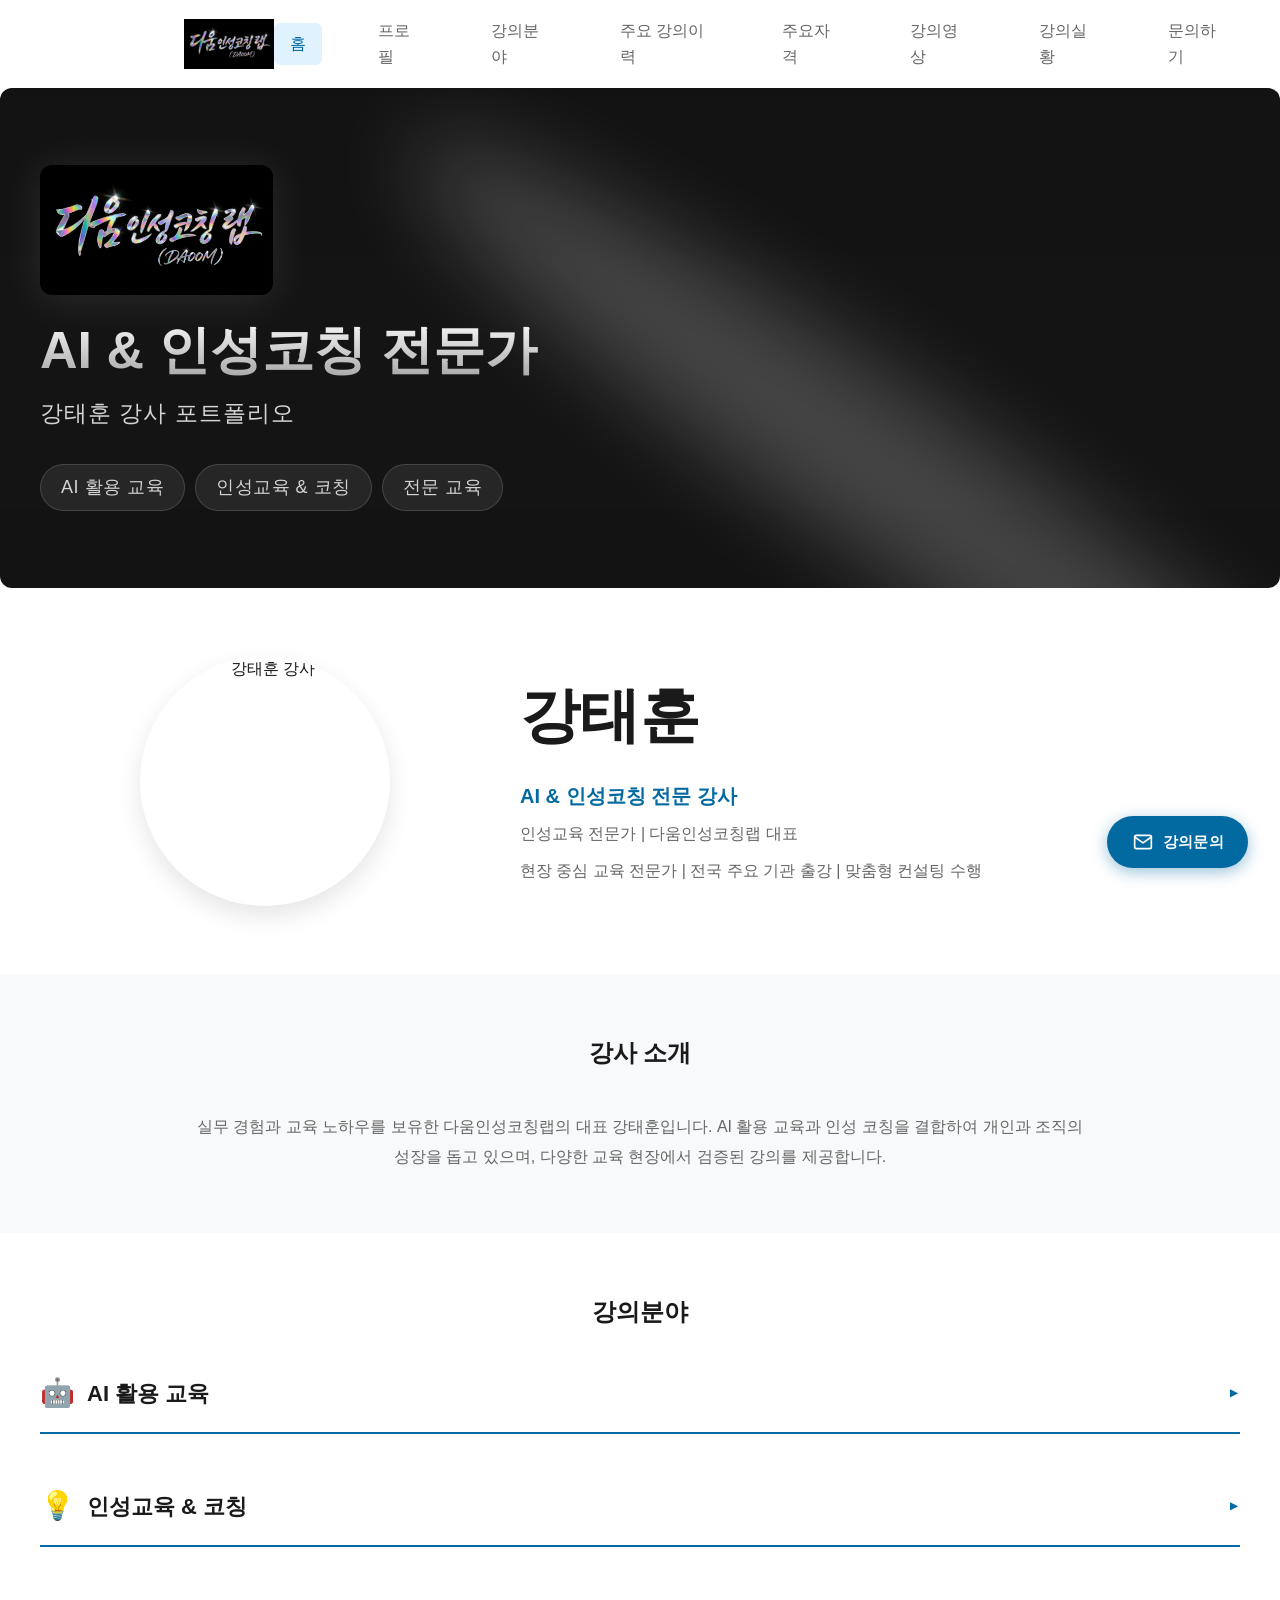
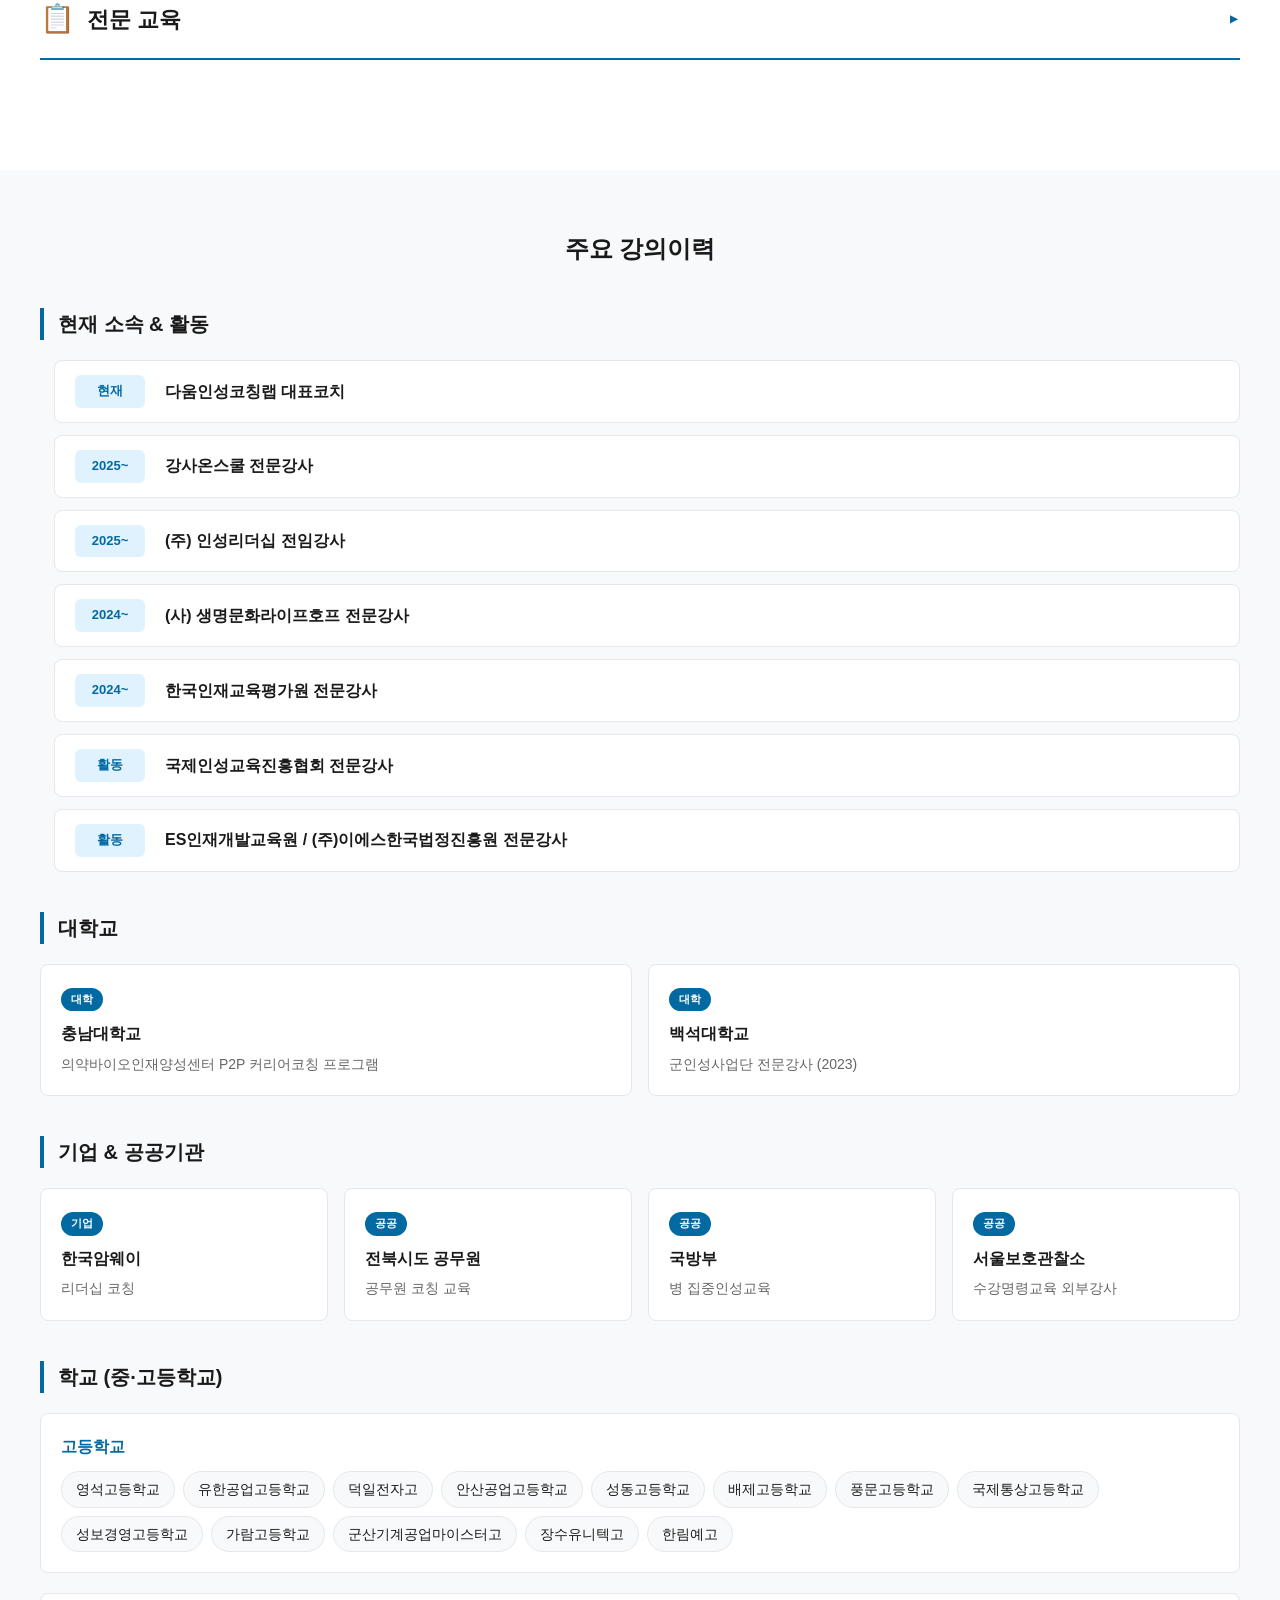
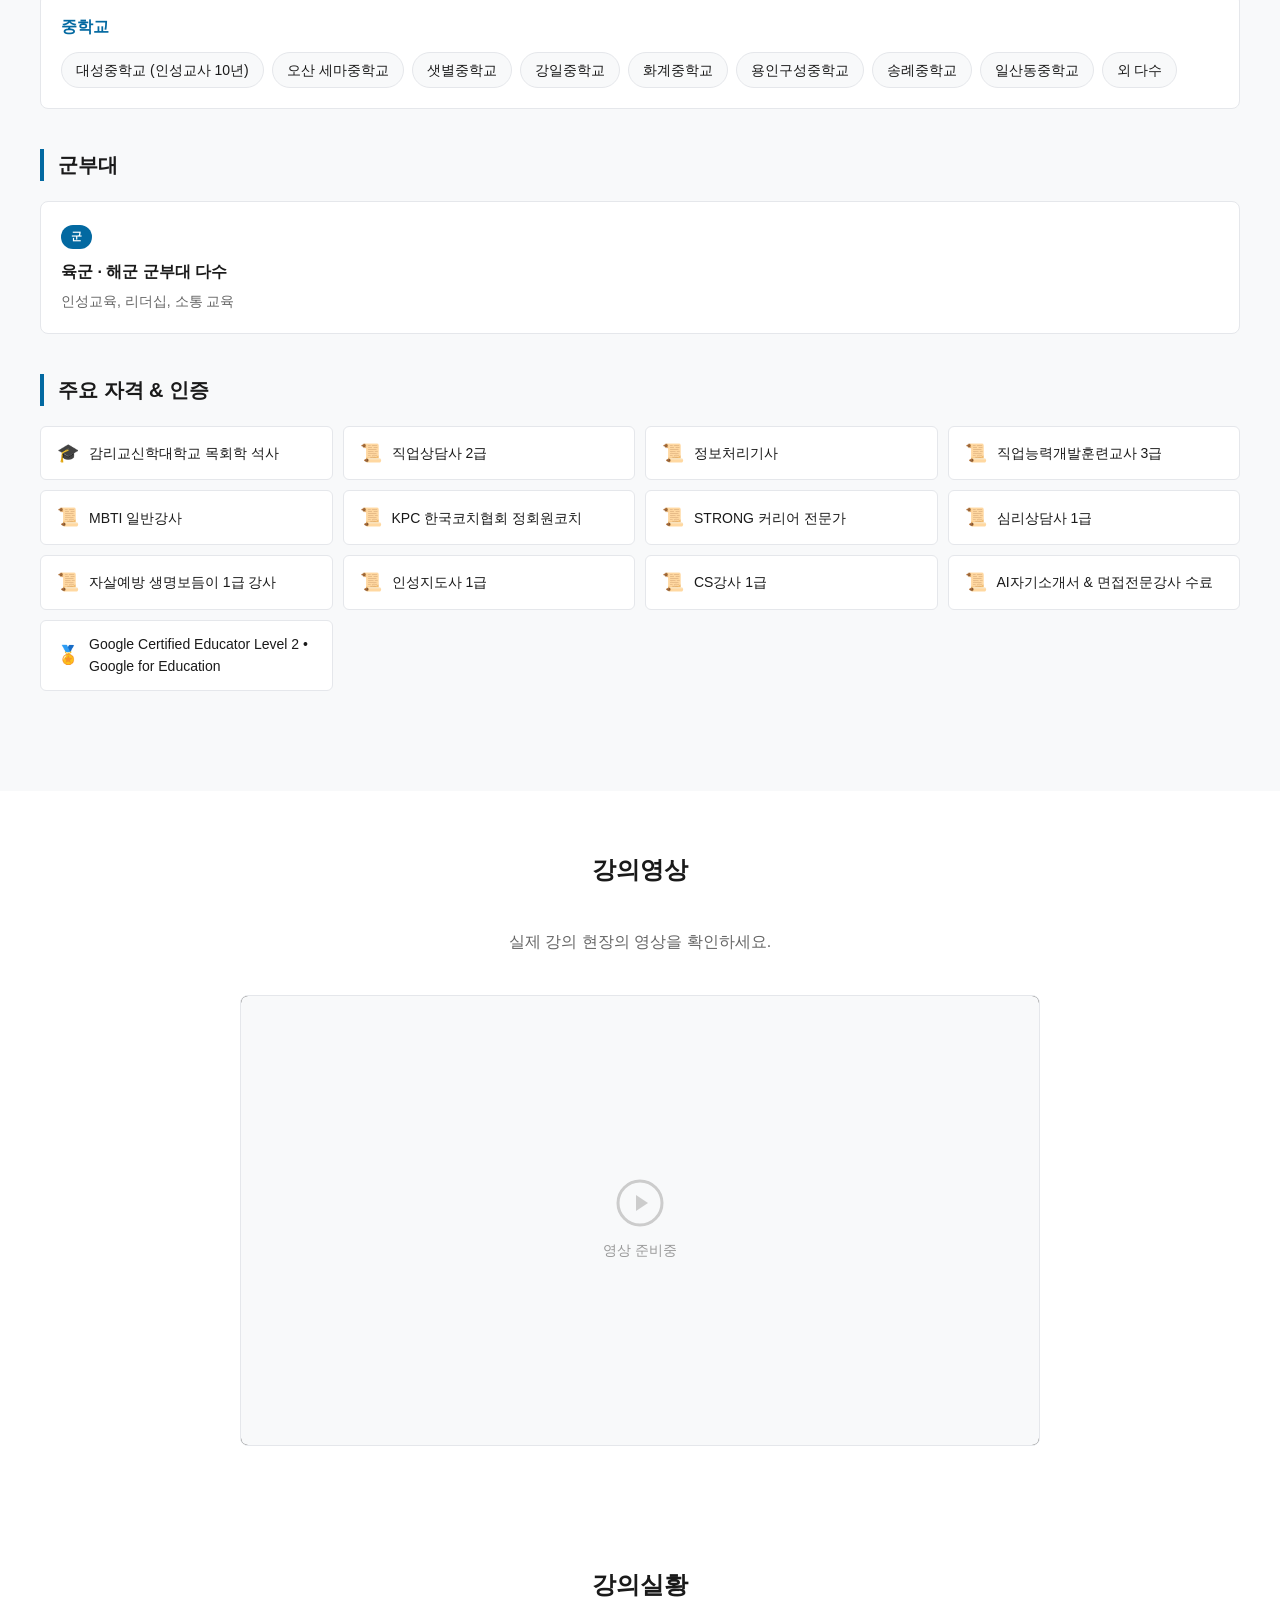
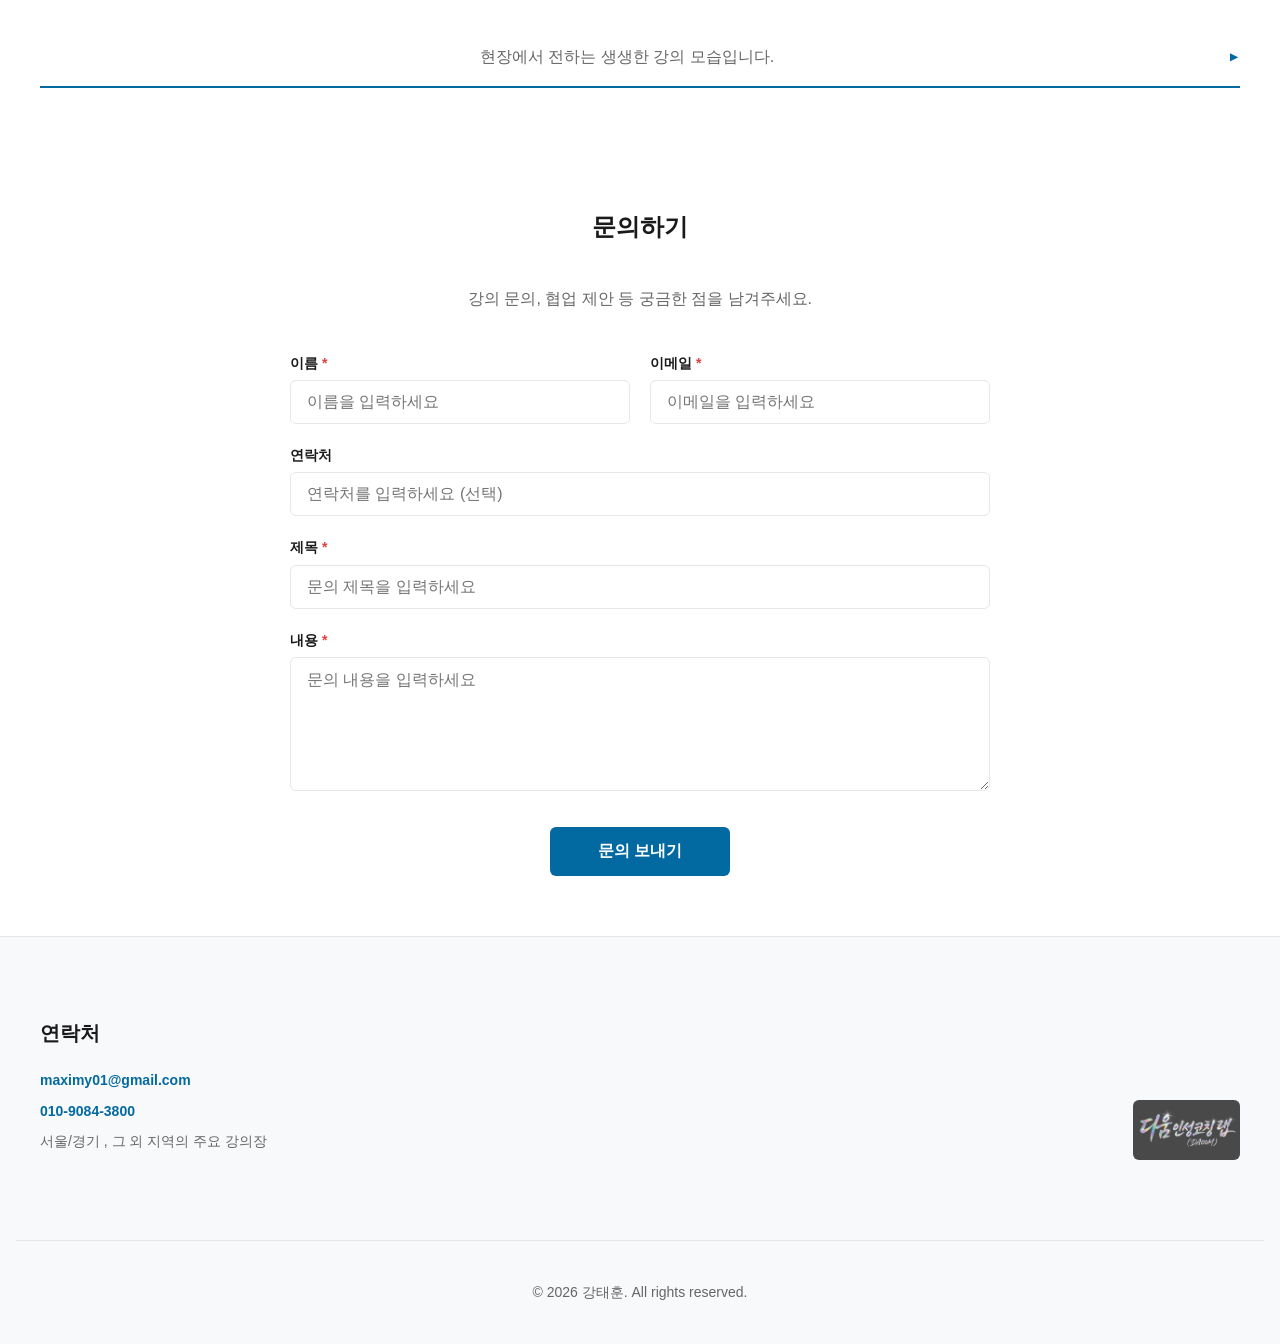
==== commit 5005d6fa: "문의하기 폼, 강의영상 섹션, 관리자 페이지 추가 - 문의하기: 이메일 대신 폼으로 변경, localStorage 저장 - 관리자 페이지(admin.html): 비밀번호 로그인 후" ====
--- a/index.html
+++ b/index.html
@@ -4,7 +4,7 @@
     <meta charset="UTF-8">
     <meta name="viewport" content="width=device-width, initial-scale=1.0">
     <title>강태훈 강사 - AI & 인성코칭 전문가</title>
-    <link rel="stylesheet" href="styles.css?v=10">
+    <link rel="stylesheet" href="styles.css?v=15">
     <script type="module" src="https://unpkg.com/@splinetool/viewer@1.9.82/build/spline-viewer.js"></script>
 </head>
 <body>
@@ -23,6 +23,7 @@
                     <li class="nav-item"><a href="#expertise" class="nav-link">강의분야</a></li>
                     <li class="nav-item"><a href="#portfolio" class="nav-link">주요 강의이력</a></li>
                     <li class="nav-item"><a href="#certifications" class="nav-link">주요자격</a></li>
+                    <li class="nav-item"><a href="#videos" class="nav-link">강의영상</a></li>
                     <li class="nav-item"><a href="#gallery" class="nav-link">강의실황</a></li>
                     <li class="nav-item"><a href="#contact" class="nav-link">문의하기</a></li>
                 </ul>
@@ -446,6 +447,26 @@
             </div>
         </section>
 
+        <!-- ========== 강의영상 SECTION ========== -->
+        <section class="videos-section" id="videos">
+            <div class="videos-container">
+                <h2 class="section-title">강의영상</h2>
+                <p class="videos-desc">실제 강의 현장의 영상을 확인하세요.</p>
+                <div class="video-single">
+                    <!-- data-url에 YouTube URL을 넣으면 자동으로 썸네일/재생 표시 -->
+                    <div class="video-thumb" data-url="">
+                        <div class="video-placeholder">
+                            <svg width="48" height="48" viewBox="0 0 24 24" fill="none">
+                                <circle cx="12" cy="12" r="11" stroke="#ccc" stroke-width="1.5"/>
+                                <path d="M10 8L16 12L10 16V8Z" fill="#ccc"/>
+                            </svg>
+                            <span>영상 준비중</span>
+                        </div>
+                    </div>
+                </div>
+            </div>
+        </section>
+
         <!-- ========== 강의실황사진 SECTION ========== -->
         <section class="gallery" id="gallery">
             <div class="gallery-container">
@@ -523,9 +544,45 @@
             </div>
         </section>
 
+        <!-- 문의하기 섹션 -->
+        <section class="contact-section" id="contact">
+            <div class="contact-container">
+                <h2 class="section-title">문의하기</h2>
+                <p class="contact-desc">강의 문의, 협업 제안 등 궁금한 점을 남겨주세요.</p>
+                <form id="contactForm" class="contact-form">
+                    <div class="form-row">
+                        <div class="form-group">
+                            <label for="contactName" class="form-label">이름 <span class="required">*</span></label>
+                            <input type="text" id="contactName" class="form-input" placeholder="이름을 입력하세요" required>
+                        </div>
+                        <div class="form-group">
+                            <label for="contactEmail" class="form-label">이메일 <span class="required">*</span></label>
+                            <input type="email" id="contactEmail" class="form-input" placeholder="이메일을 입력하세요" required>
+                        </div>
+                    </div>
+                    <div class="form-group">
+                        <label for="contactPhone" class="form-label">연락처</label>
+                        <input type="tel" id="contactPhone" class="form-input" placeholder="연락처를 입력하세요 (선택)">
+                    </div>
+                    <div class="form-group">
+                        <label for="contactSubject" class="form-label">제목 <span class="required">*</span></label>
+                        <input type="text" id="contactSubject" class="form-input" placeholder="문의 제목을 입력하세요" required>
+                    </div>
+                    <div class="form-group">
+                        <label for="contactMessage" class="form-label">내용 <span class="required">*</span></label>
+                        <textarea id="contactMessage" class="form-textarea" rows="6" placeholder="문의 내용을 입력하세요" required></textarea>
+                    </div>
+                    <button type="submit" class="form-submit-btn">문의 보내기</button>
+                </form>
+                <div id="formSuccess" class="form-success" style="display:none;">
+                    문의가 성공적으로 접수되었습니다. 감사합니다!
+                </div>
+            </div>
+        </section>
+
     </main>
 
-    <footer class="footer" id="contact">
+    <footer class="footer">
         <div class="footer-container">
             <div class="footer-section">
                 <h3 class="footer-title">연락처</h3>
@@ -545,7 +602,7 @@
     </footer>
 
     <!-- CTA 플로팅 버튼 -->
-    <a href="mailto:maximy01@gmail.com?subject=강의문의&body=안녕하세요, 강의 문의드립니다." class="cta-float" aria-label="강의문의 이메일 보내기">
+    <a href="#contact" class="cta-float" aria-label="강의문의 폼으로 이동">
         <span class="cta-icon">
             <svg width="24" height="24" viewBox="0 0 24 24" fill="none" xmlns="http://www.w3.org/2000/svg">
                 <path d="M4 4H20C21.1 4 22 4.9 22 6V18C22 19.1 21.1 20 20 20H4C2.9 20 2 19.1 2 18V6C2 4.9 2.9 4 4 4Z" stroke="currentColor" stroke-width="2" stroke-linecap="round" stroke-linejoin="round"/>
@@ -555,6 +612,6 @@
         <span class="cta-label">강의문의</span>
     </a>
 
-    <script src="script.js?v=5"></script>
+    <script src="script.js?v=7"></script>
 </body>
 </html>
--- a/styles.css
+++ b/styles.css
@@ -986,6 +986,233 @@
     color: var(--color-text-secondary);
 }
 
+/* ========== VIDEOS SECTION ========== */
+.videos-section {
+    padding: var(--spacing-xl) var(--spacing-sm);
+    background-color: var(--color-white);
+}
+
+.videos-container {
+    max-width: 1100px;
+    margin: 0 auto;
+}
+
+.videos-desc {
+    text-align: center;
+    color: var(--color-text-secondary);
+    margin-bottom: var(--spacing-lg);
+    font-size: var(--font-size-base);
+}
+
+.videos-grid {
+    display: grid;
+    grid-template-columns: repeat(auto-fit, minmax(300px, 1fr));
+    gap: var(--spacing-lg);
+}
+
+.video-single {
+    max-width: 800px;
+    margin: 0 auto;
+    border: 1px solid var(--color-border);
+    border-radius: var(--border-radius-md);
+    overflow: hidden;
+}
+
+.video-card {
+    border: 1px solid var(--color-border);
+    border-radius: var(--border-radius-md);
+    overflow: hidden;
+    transition: var(--transition-base);
+}
+
+.video-card:hover {
+    box-shadow: var(--shadow-md);
+    transform: translateY(-4px);
+}
+
+.video-thumb {
+    position: relative;
+    width: 100%;
+    padding-bottom: 56.25%;
+    background: #000;
+    cursor: pointer;
+    overflow: hidden;
+}
+
+.video-thumb iframe {
+    position: absolute;
+    top: 0;
+    left: 0;
+    width: 100%;
+    height: 100%;
+    border: none;
+}
+
+.video-thumb img {
+    position: absolute;
+    top: 0;
+    left: 0;
+    width: 100%;
+    height: 100%;
+    object-fit: cover;
+}
+
+.video-play-overlay {
+    position: absolute;
+    top: 0;
+    left: 0;
+    width: 100%;
+    height: 100%;
+    display: flex;
+    align-items: center;
+    justify-content: center;
+    background: rgba(0, 0, 0, 0.3);
+    transition: var(--transition-base);
+}
+
+.video-play-overlay:hover {
+    background: rgba(0, 0, 0, 0.5);
+}
+
+.video-play-overlay svg {
+    width: 56px;
+    height: 56px;
+    filter: drop-shadow(0 2px 8px rgba(0, 0, 0, 0.3));
+}
+
+.video-placeholder {
+    position: absolute;
+    top: 0;
+    left: 0;
+    width: 100%;
+    height: 100%;
+    display: flex;
+    flex-direction: column;
+    align-items: center;
+    justify-content: center;
+    gap: 12px;
+    background: var(--color-bg-light);
+}
+
+.video-placeholder span {
+    font-size: var(--font-size-sm);
+    color: #999;
+}
+
+.video-card-title {
+    padding: 16px 20px;
+    font-size: var(--font-size-base);
+    font-weight: 600;
+    color: var(--color-text-primary);
+    text-align: center;
+}
+
+/* ========== CONTACT FORM SECTION ========== */
+.contact-section {
+    padding: var(--spacing-xl) var(--spacing-sm);
+    background-color: var(--color-white);
+}
+
+.contact-container {
+    max-width: 700px;
+    margin: 0 auto;
+}
+
+.contact-desc {
+    text-align: center;
+    color: var(--color-text-secondary);
+    margin-bottom: var(--spacing-lg);
+    font-size: var(--font-size-base);
+}
+
+.contact-form {
+    display: flex;
+    flex-direction: column;
+    gap: var(--spacing-md);
+}
+
+.form-row {
+    display: grid;
+    grid-template-columns: 1fr 1fr;
+    gap: var(--spacing-md);
+}
+
+.form-group {
+    display: flex;
+    flex-direction: column;
+}
+
+.form-label {
+    font-size: var(--font-size-sm);
+    font-weight: 600;
+    color: var(--color-text-primary);
+    margin-bottom: 6px;
+}
+
+.form-label .required {
+    color: #e53e3e;
+}
+
+.form-input,
+.form-textarea {
+    padding: 12px 16px;
+    border: 1px solid var(--color-border);
+    border-radius: var(--border-radius-sm);
+    font-family: var(--font-family);
+    font-size: var(--font-size-base);
+    color: var(--color-text-primary);
+    background-color: var(--color-white);
+    transition: var(--transition-base);
+    outline: none;
+}
+
+.form-input:focus,
+.form-textarea:focus {
+    border-color: var(--color-primary);
+    box-shadow: 0 0 0 3px rgba(3, 105, 161, 0.1);
+}
+
+.form-textarea {
+    resize: vertical;
+    min-height: 120px;
+}
+
+.form-submit-btn {
+    align-self: center;
+    padding: 14px 48px;
+    background-color: var(--color-primary);
+    color: var(--color-white);
+    font-size: var(--font-size-base);
+    font-weight: 700;
+    border-radius: var(--border-radius-sm);
+    border: none;
+    cursor: pointer;
+    transition: var(--transition-base);
+    margin-top: var(--spacing-sm);
+}
+
+.form-submit-btn:hover {
+    background-color: #0358a1;
+    box-shadow: var(--shadow-md);
+    transform: translateY(-2px);
+}
+
+.form-submit-btn:active {
+    transform: translateY(0);
+}
+
+.form-success {
+    text-align: center;
+    padding: var(--spacing-lg);
+    background-color: #f0fdf4;
+    border: 1px solid #bbf7d0;
+    border-radius: var(--border-radius-md);
+    color: #166534;
+    font-weight: 600;
+    font-size: var(--font-size-base);
+    margin-top: var(--spacing-md);
+}
+
 /* ========== FOOTER ========== */
 .footer {
     background-color: var(--color-bg-light);
@@ -1135,79 +1362,8 @@
 
 /* ========== RESPONSIVE DESIGN ========== */
 
-/* Tablet (768px 이상) */
-@media (max-width: 768px) {
-    .profile-container {
-        grid-template-columns: 1fr;
-        gap: var(--spacing-lg);
-    }
-
-    .hero-split {
-        flex-direction: column;
-        min-height: auto;
-    }
-
-    .hero-content {
-        padding: 32px 24px;
-        text-align: center;
-        align-items: center;
-    }
-
-    .hero-tags {
-        justify-content: center;
-    }
-
-    .hero-3d {
-        min-height: 300px;
-    }
-
-    .hero-title {
-        font-size: 38px;
-    }
-
-    .hero-subtitle {
-        font-size: 20px;
-    }
-
-    .hero-logo img {
-        height: 100px;
-    }
-
-    .logo {
-        margin-left: 0;
-    }
-
-    .profile-name {
-        font-size: 48px;
-    }
-
-    .features-container {
-        grid-template-columns: repeat(2, 1fr);
-    }
-
-    .quick-links-container {
-        grid-template-columns: repeat(2, 1fr);
-    }
-
-    .expertise-grid {
-        grid-template-columns: repeat(2, 1fr);
-    }
-
-    .portfolio-cards {
-        grid-template-columns: repeat(2, 1fr);
-    }
-
-    .cert-grid {
-        grid-template-columns: repeat(2, 1fr);
-    }
-
-    .gallery-grid {
-        grid-template-columns: repeat(2, 1fr);
-    }
-}
-
-/* Mobile (480px 이상) */
-@media (max-width: 480px) {
+/* 네비게이션 햄버거 전환 (900px 이하 - 모바일 가로 포함) */
+@media (max-width: 900px) {
     .header {
         height: 70px;
     }
@@ -1221,10 +1377,11 @@
         top: 70px;
         left: 0;
         right: 0;
+        z-index: 99998;
         background-color: var(--color-white);
         flex-direction: column;
-        gap: var(--spacing-md);
-        padding: var(--spacing-md);
+        gap: 0;
+        padding: 0;
         box-shadow: var(--shadow-md);
         max-height: 0;
         overflow: hidden;
@@ -1235,10 +1392,99 @@
         max-height: 500px;
     }
 
+    .nav-menu .nav-item {
+        border-bottom: 1px solid var(--color-border);
+    }
+
+    .nav-menu .nav-item:last-child {
+        border-bottom: none;
+    }
+
+    .nav-menu .nav-link {
+        display: block;
+        padding: 14px 24px;
+        font-size: 15px;
+        text-align: left;
+    }
+
+    .logo {
+        margin-left: 0;
+    }
+
     .main-content {
         margin-top: 70px;
     }
-
+}
+
+/* Tablet (768px 이하) */
+@media (max-width: 768px) {
+    .profile-container {
+        grid-template-columns: 1fr;
+        gap: var(--spacing-lg);
+    }
+
+    .hero-split {
+        flex-direction: column;
+        min-height: auto;
+    }
+
+    .hero-content {
+        padding: 32px 24px;
+        text-align: center;
+        align-items: center;
+    }
+
+    .hero-tags {
+        justify-content: center;
+    }
+
+    .hero-3d {
+        min-height: 300px;
+    }
+
+    .hero-title {
+        font-size: 38px;
+    }
+
+    .hero-subtitle {
+        font-size: 20px;
+    }
+
+    .hero-logo img {
+        height: 100px;
+    }
+
+    .profile-name {
+        font-size: 48px;
+    }
+
+    .features-container {
+        grid-template-columns: repeat(2, 1fr);
+    }
+
+    .quick-links-container {
+        grid-template-columns: repeat(2, 1fr);
+    }
+
+    .expertise-grid {
+        grid-template-columns: repeat(2, 1fr);
+    }
+
+    .portfolio-cards {
+        grid-template-columns: repeat(2, 1fr);
+    }
+
+    .cert-grid {
+        grid-template-columns: repeat(2, 1fr);
+    }
+
+    .gallery-grid {
+        grid-template-columns: repeat(2, 1fr);
+    }
+}
+
+/* Mobile (480px 이하) */
+@media (max-width: 480px) {
     .hero {
         min-height: 50vh;
     }
@@ -1295,6 +1541,10 @@
     }
 
     .expertise-grid {
+        grid-template-columns: 1fr;
+    }
+
+    .form-row {
         grid-template-columns: 1fr;
     }
 
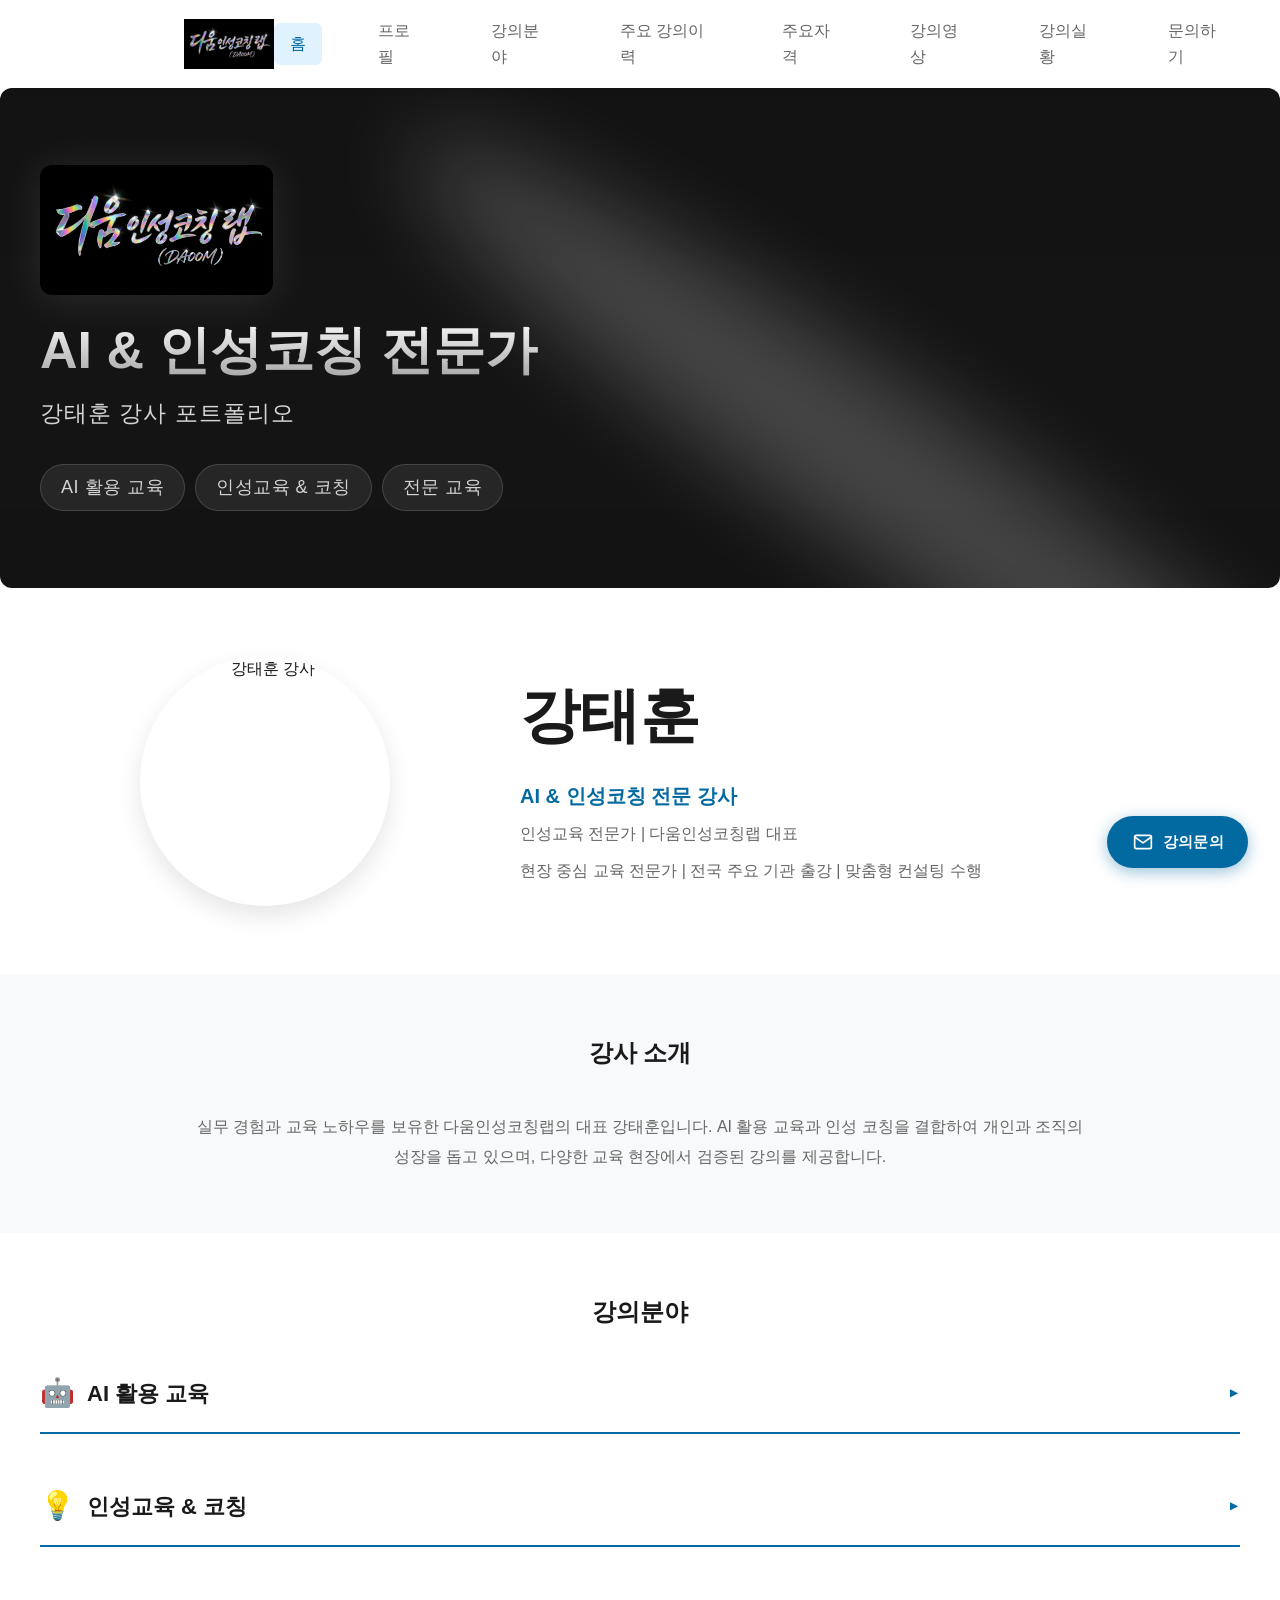
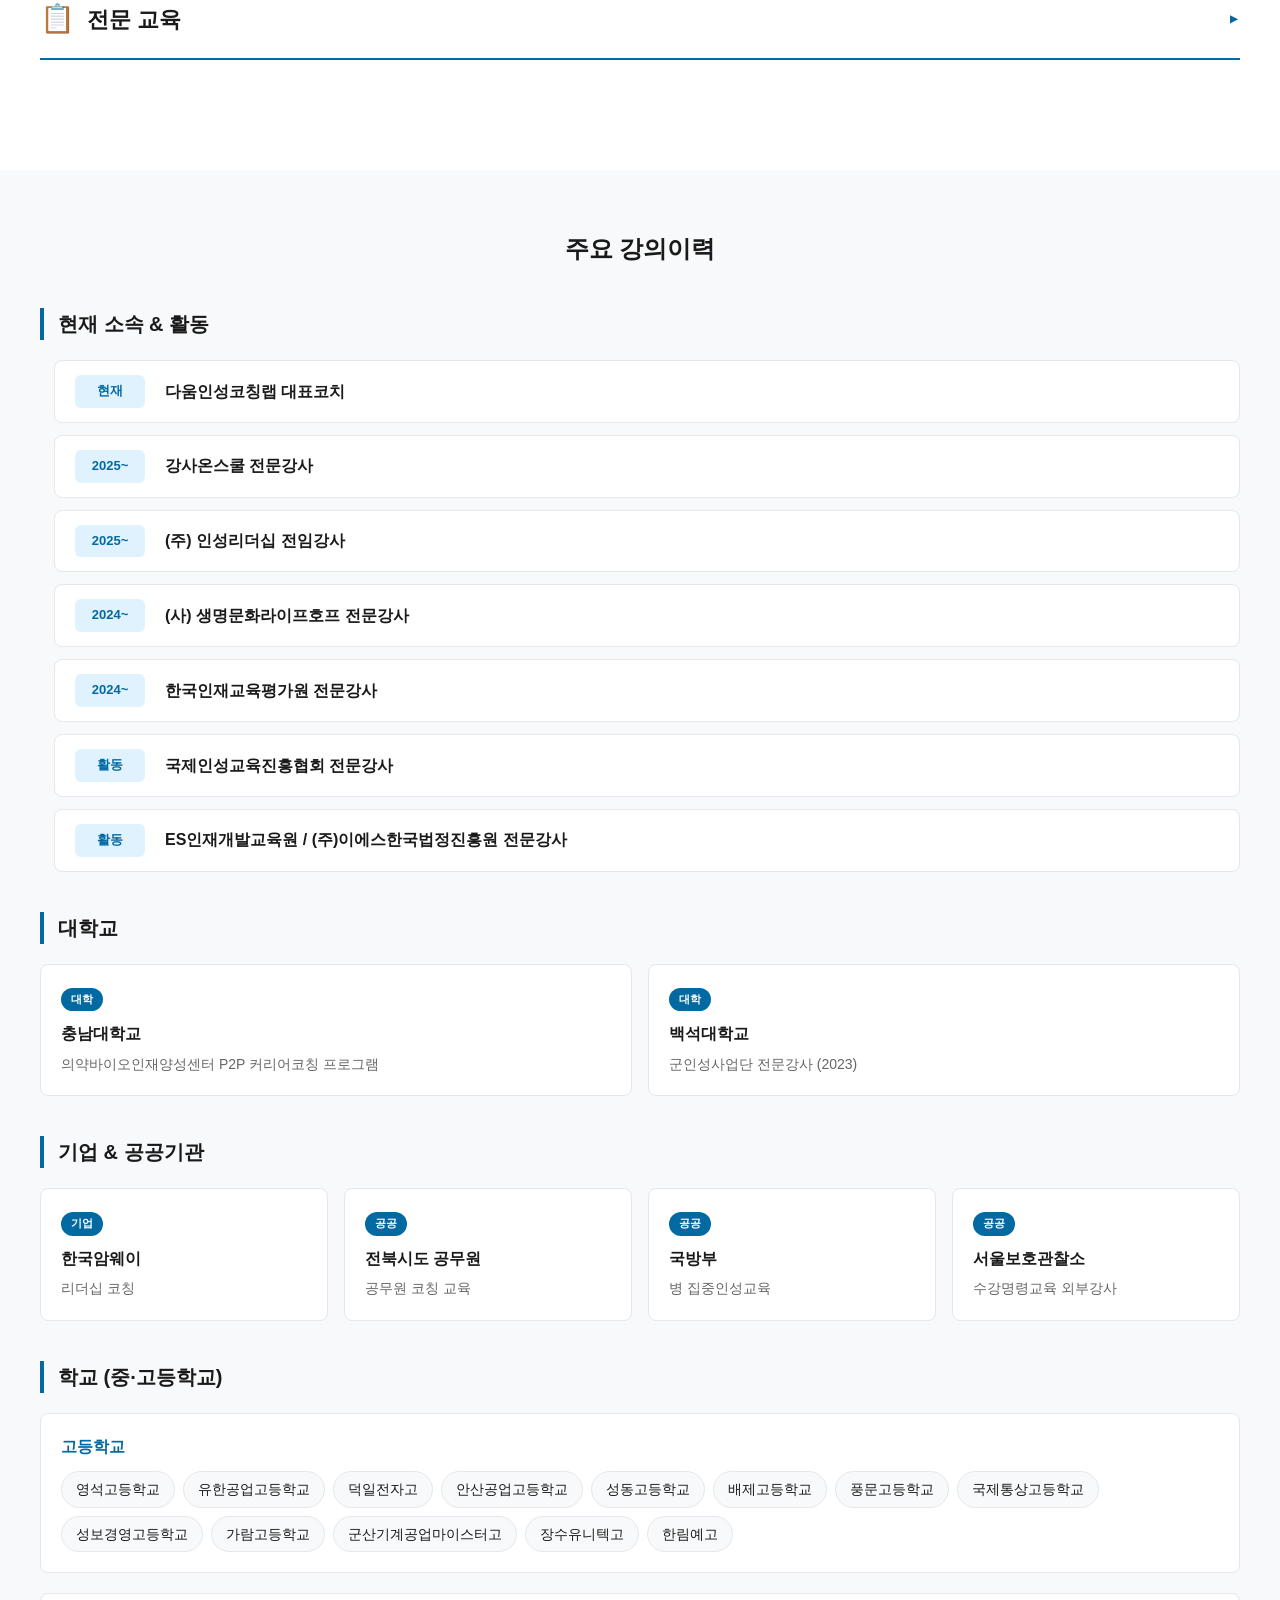
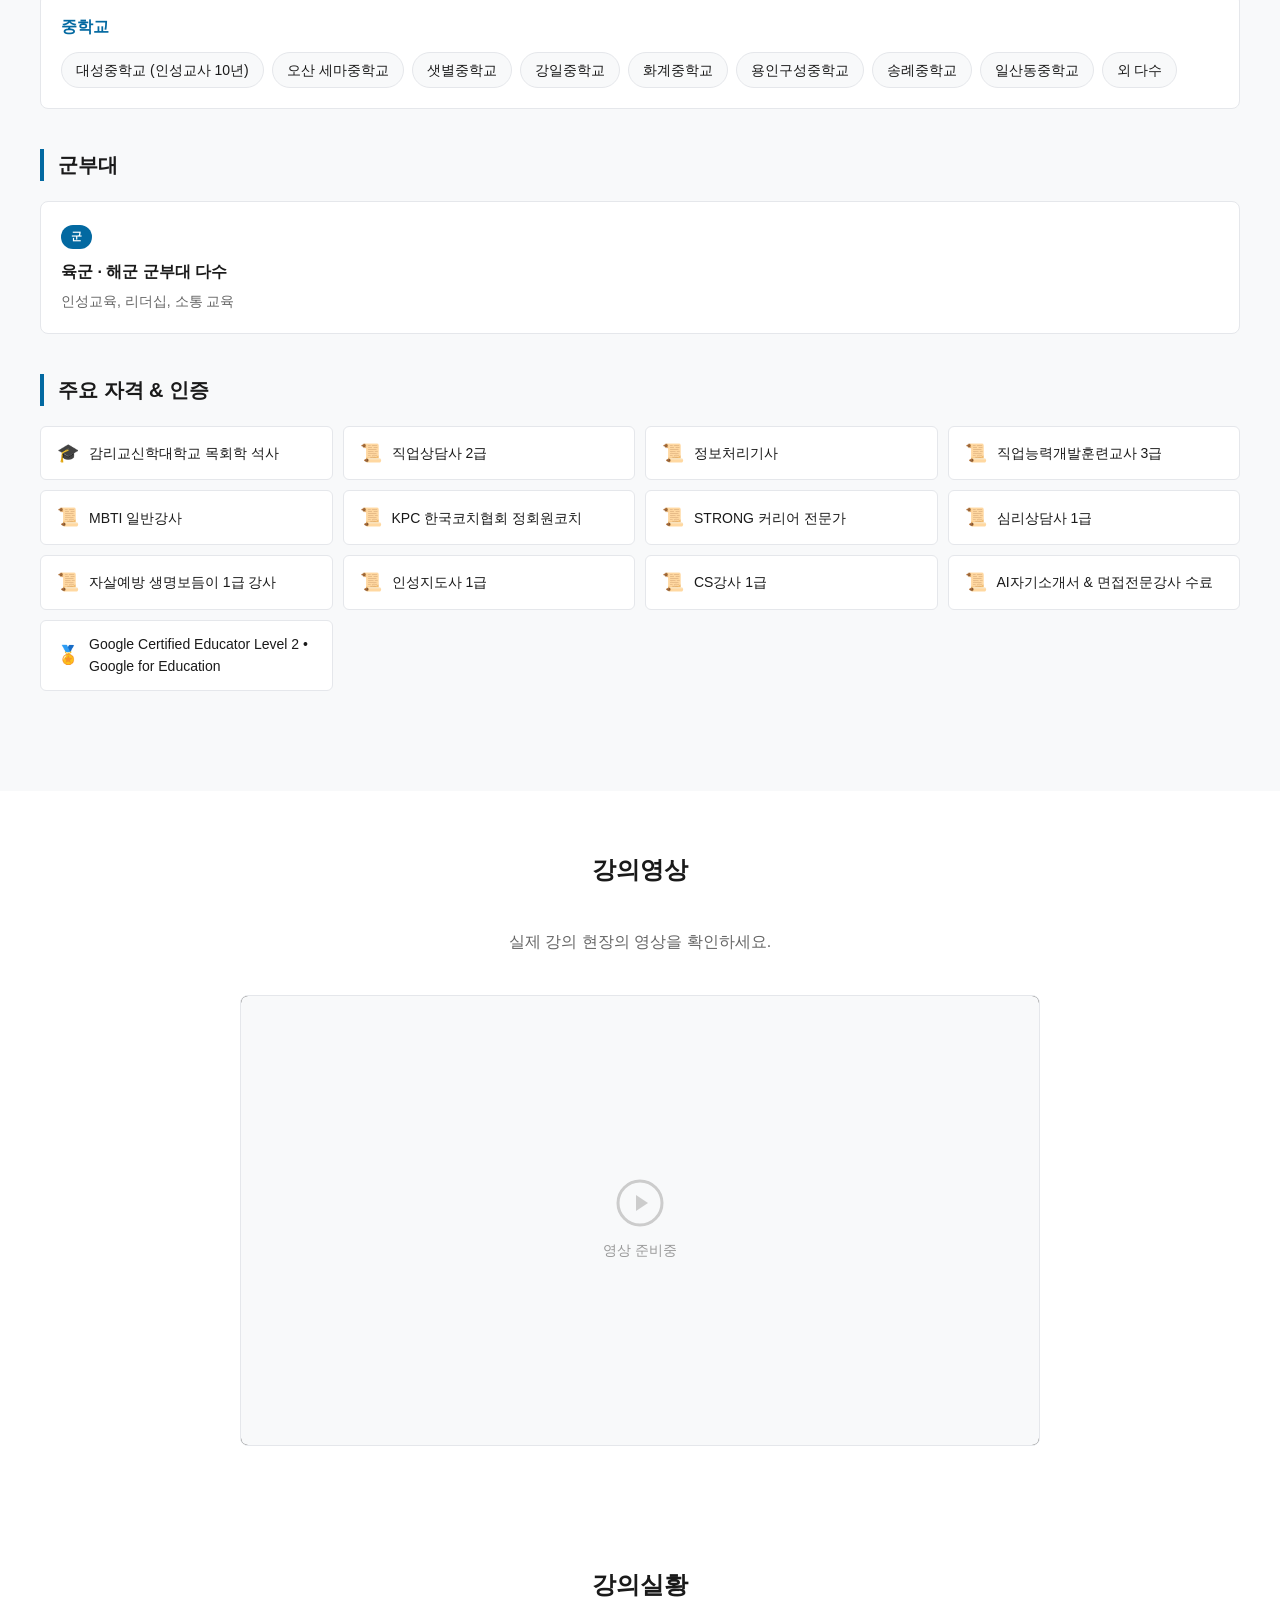
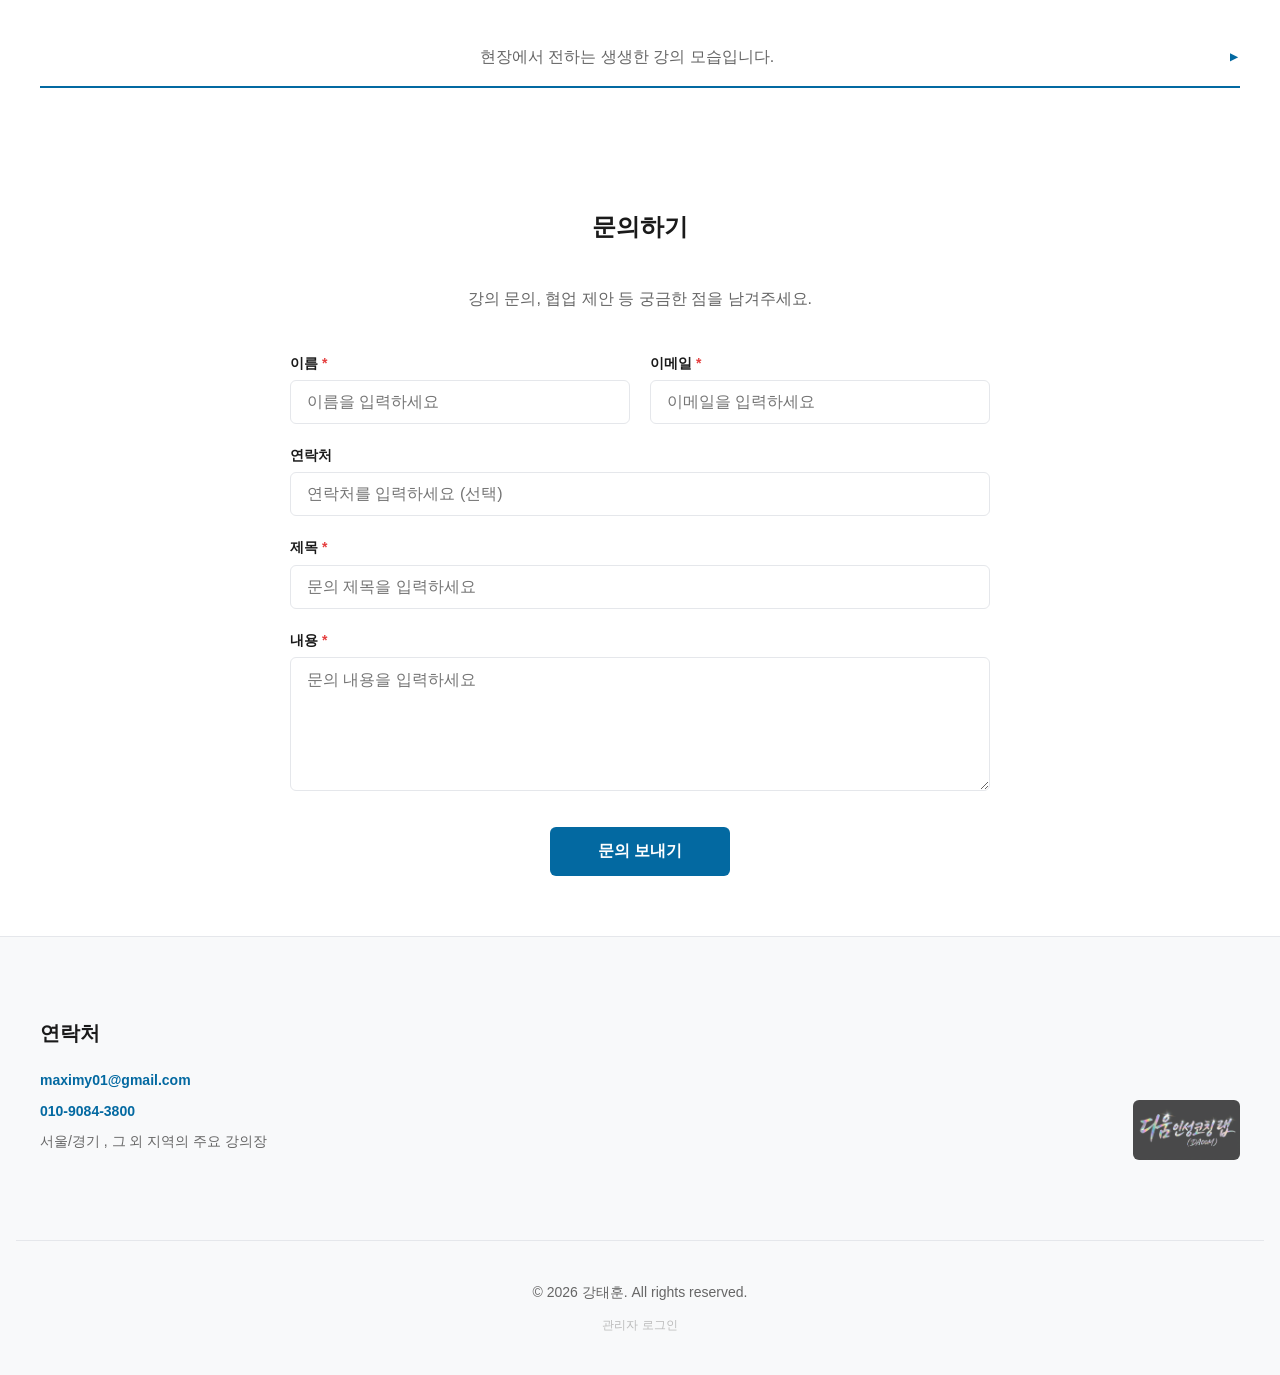
==== commit e73f8965: "Google Sheets 백엔드 연동: Apps Script URL 및 스프레드시트 URL 설정 Co-Authored-By: Claude Opus 4.6 <noreply@anthr" ====
--- a/index.html
+++ b/index.html
@@ -4,7 +4,7 @@
     <meta charset="UTF-8">
     <meta name="viewport" content="width=device-width, initial-scale=1.0">
     <title>강태훈 강사 - AI & 인성코칭 전문가</title>
-    <link rel="stylesheet" href="styles.css?v=15">
+    <link rel="stylesheet" href="styles.css?v=16">
     <script type="module" src="https://unpkg.com/@splinetool/viewer@1.9.82/build/spline-viewer.js"></script>
 </head>
 <body>
@@ -598,6 +598,7 @@
             </div>
         <div class="footer-bottom">
             <p>&copy; 2026 강태훈. All rights reserved.</p>
+            <a href="admin.html" class="admin-link">관리자 로그인</a>
         </div>
     </footer>
 
@@ -612,6 +613,6 @@
         <span class="cta-label">강의문의</span>
     </a>
 
-    <script src="script.js?v=7"></script>
+    <script src="script.js?v=8"></script>
 </body>
 </html>
--- a/styles.css
+++ b/styles.css
@@ -1308,6 +1308,18 @@
     border-top: 1px solid var(--color-border);
     color: var(--color-text-secondary);
     font-size: var(--font-size-sm);
+}
+
+.admin-link {
+    display: inline-block;
+    margin-top: 12px;
+    font-size: 12px;
+    color: #bbb;
+    transition: color 0.2s;
+}
+
+.admin-link:hover {
+    color: var(--color-primary);
 }
 
 /* ========== CTA 플로팅 버튼 ========== */
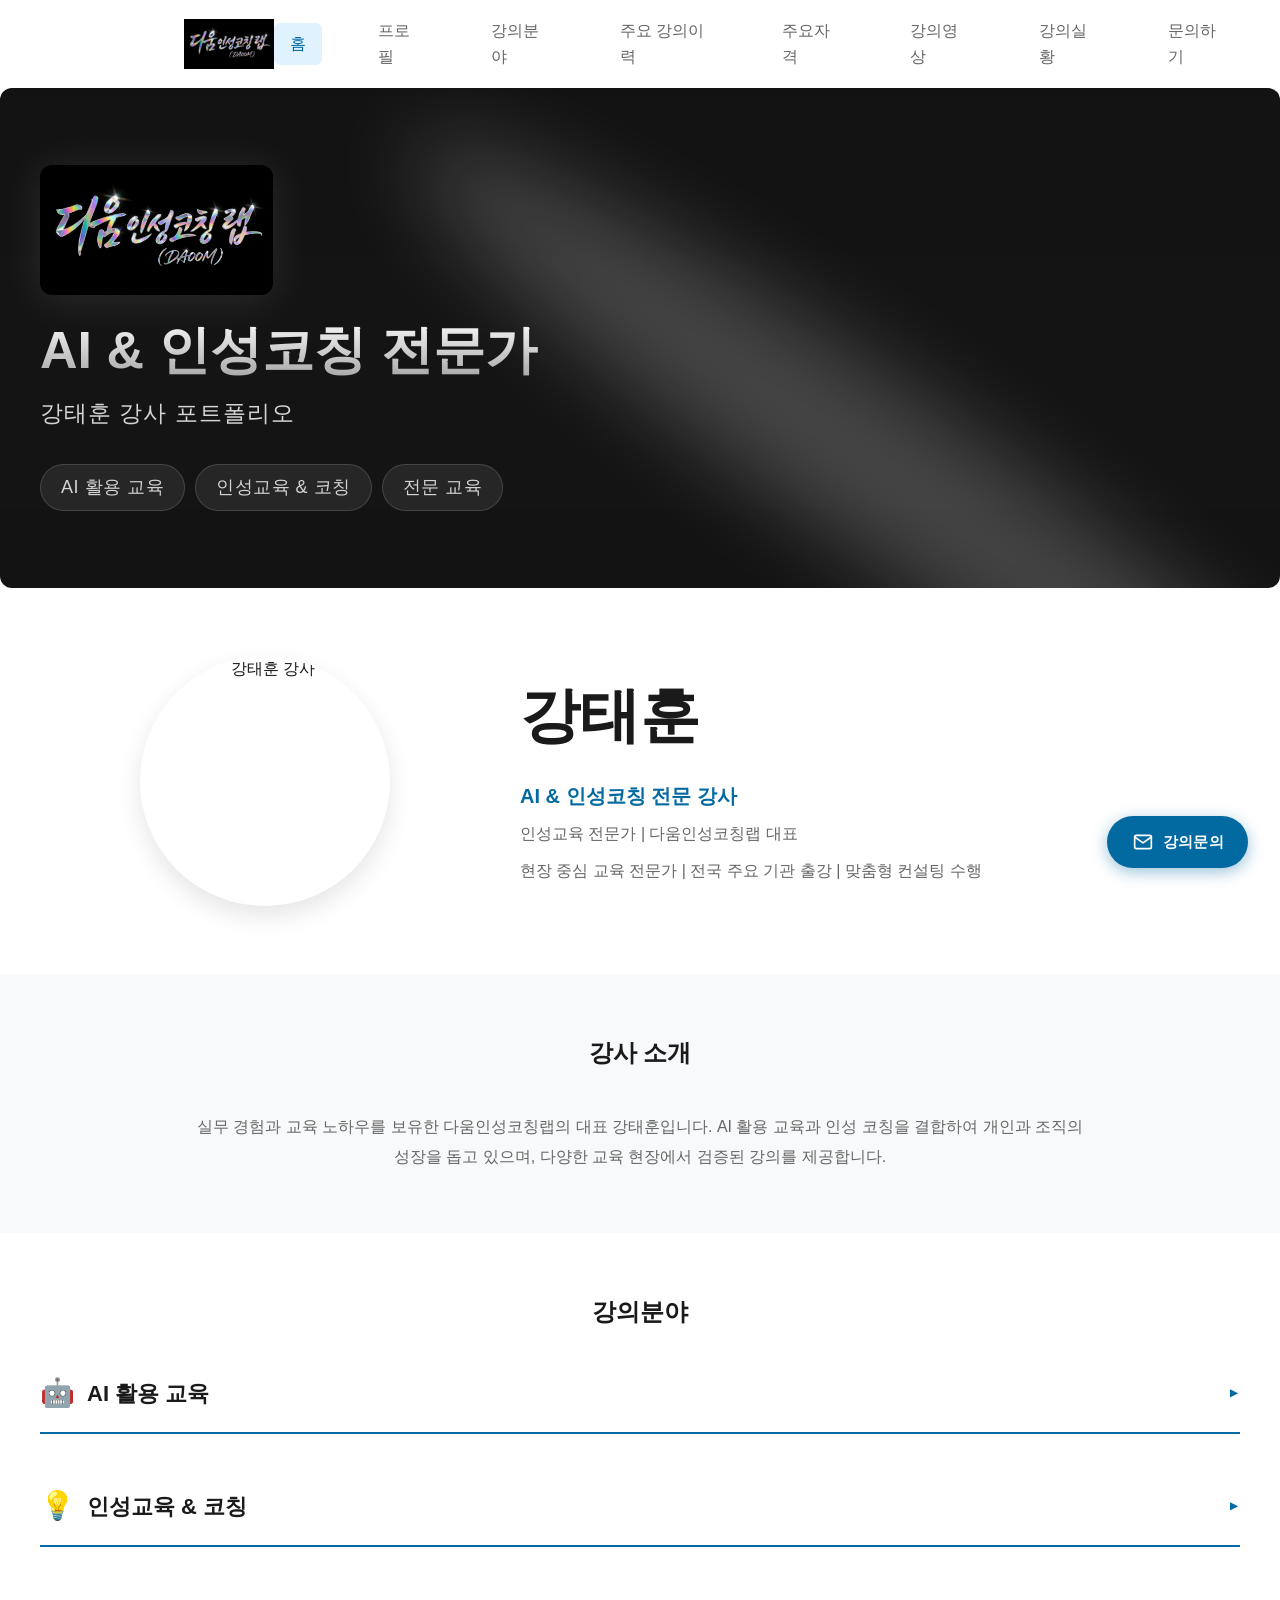
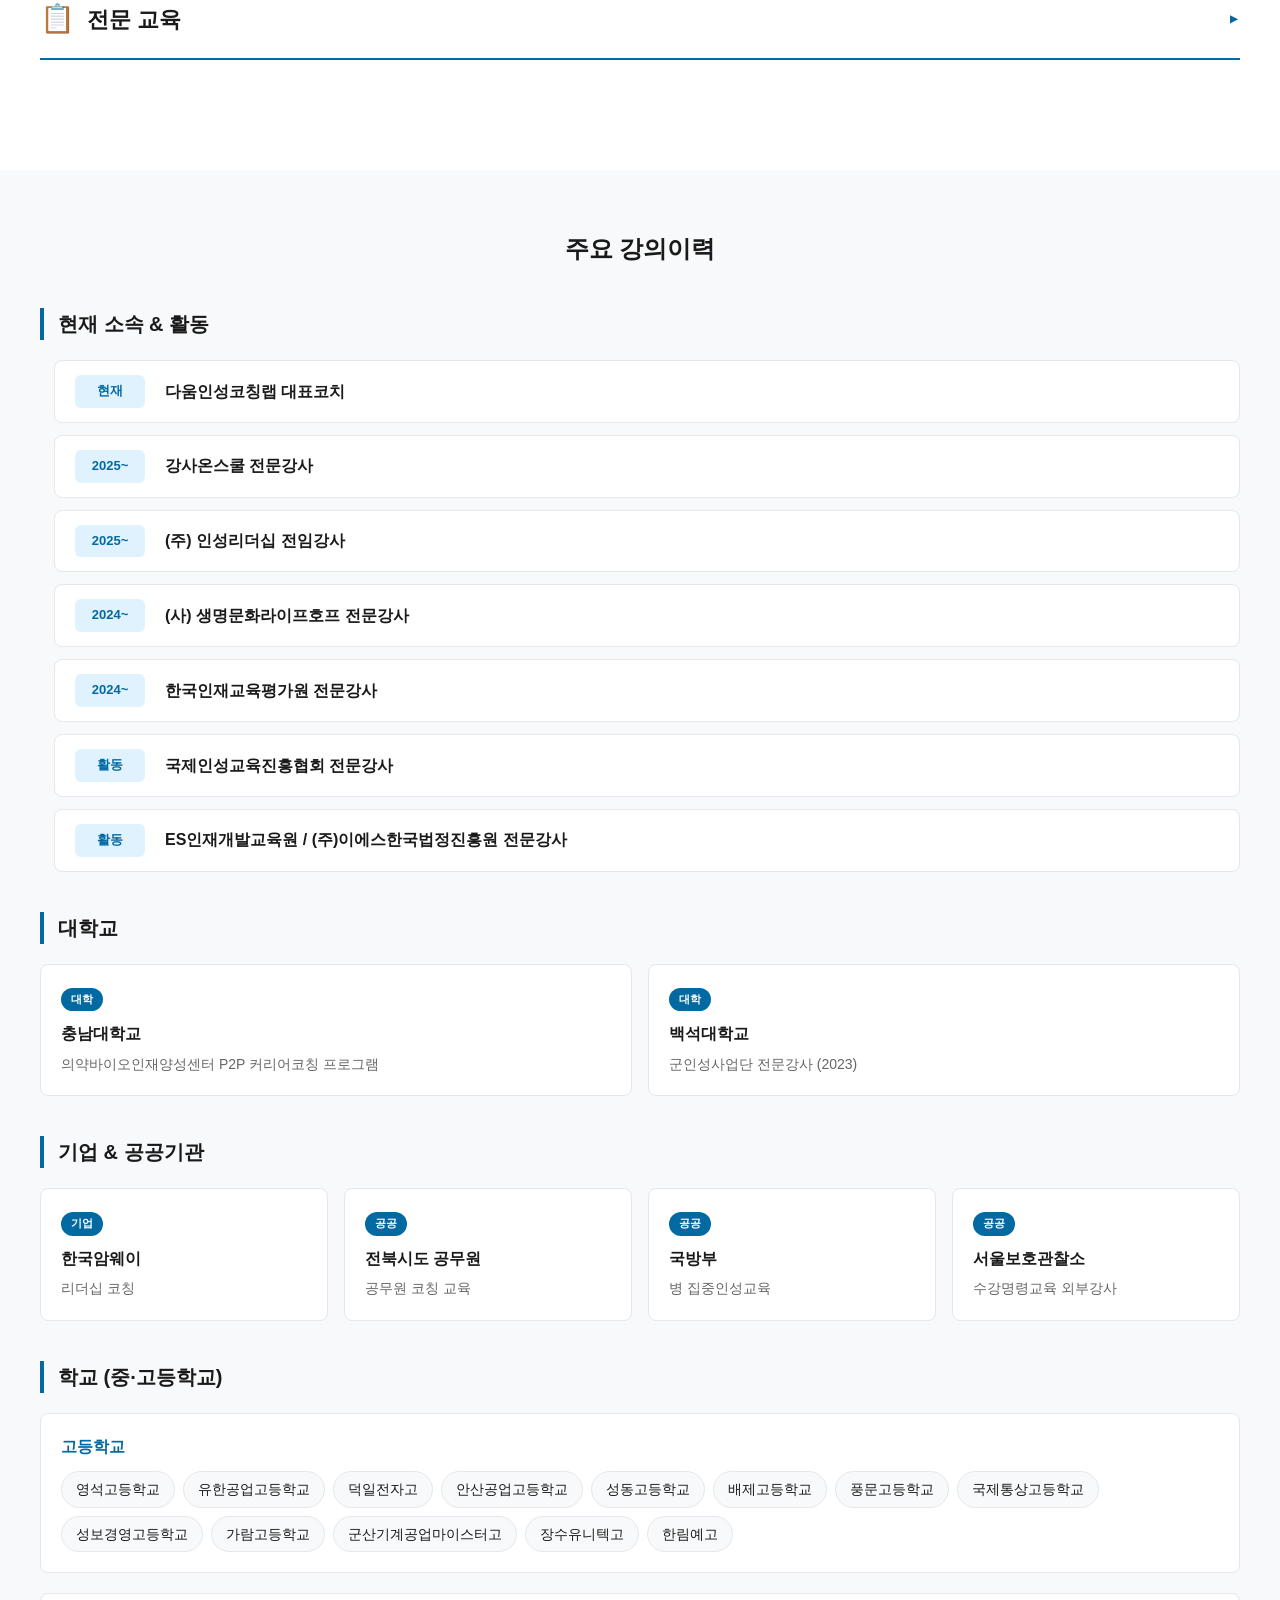
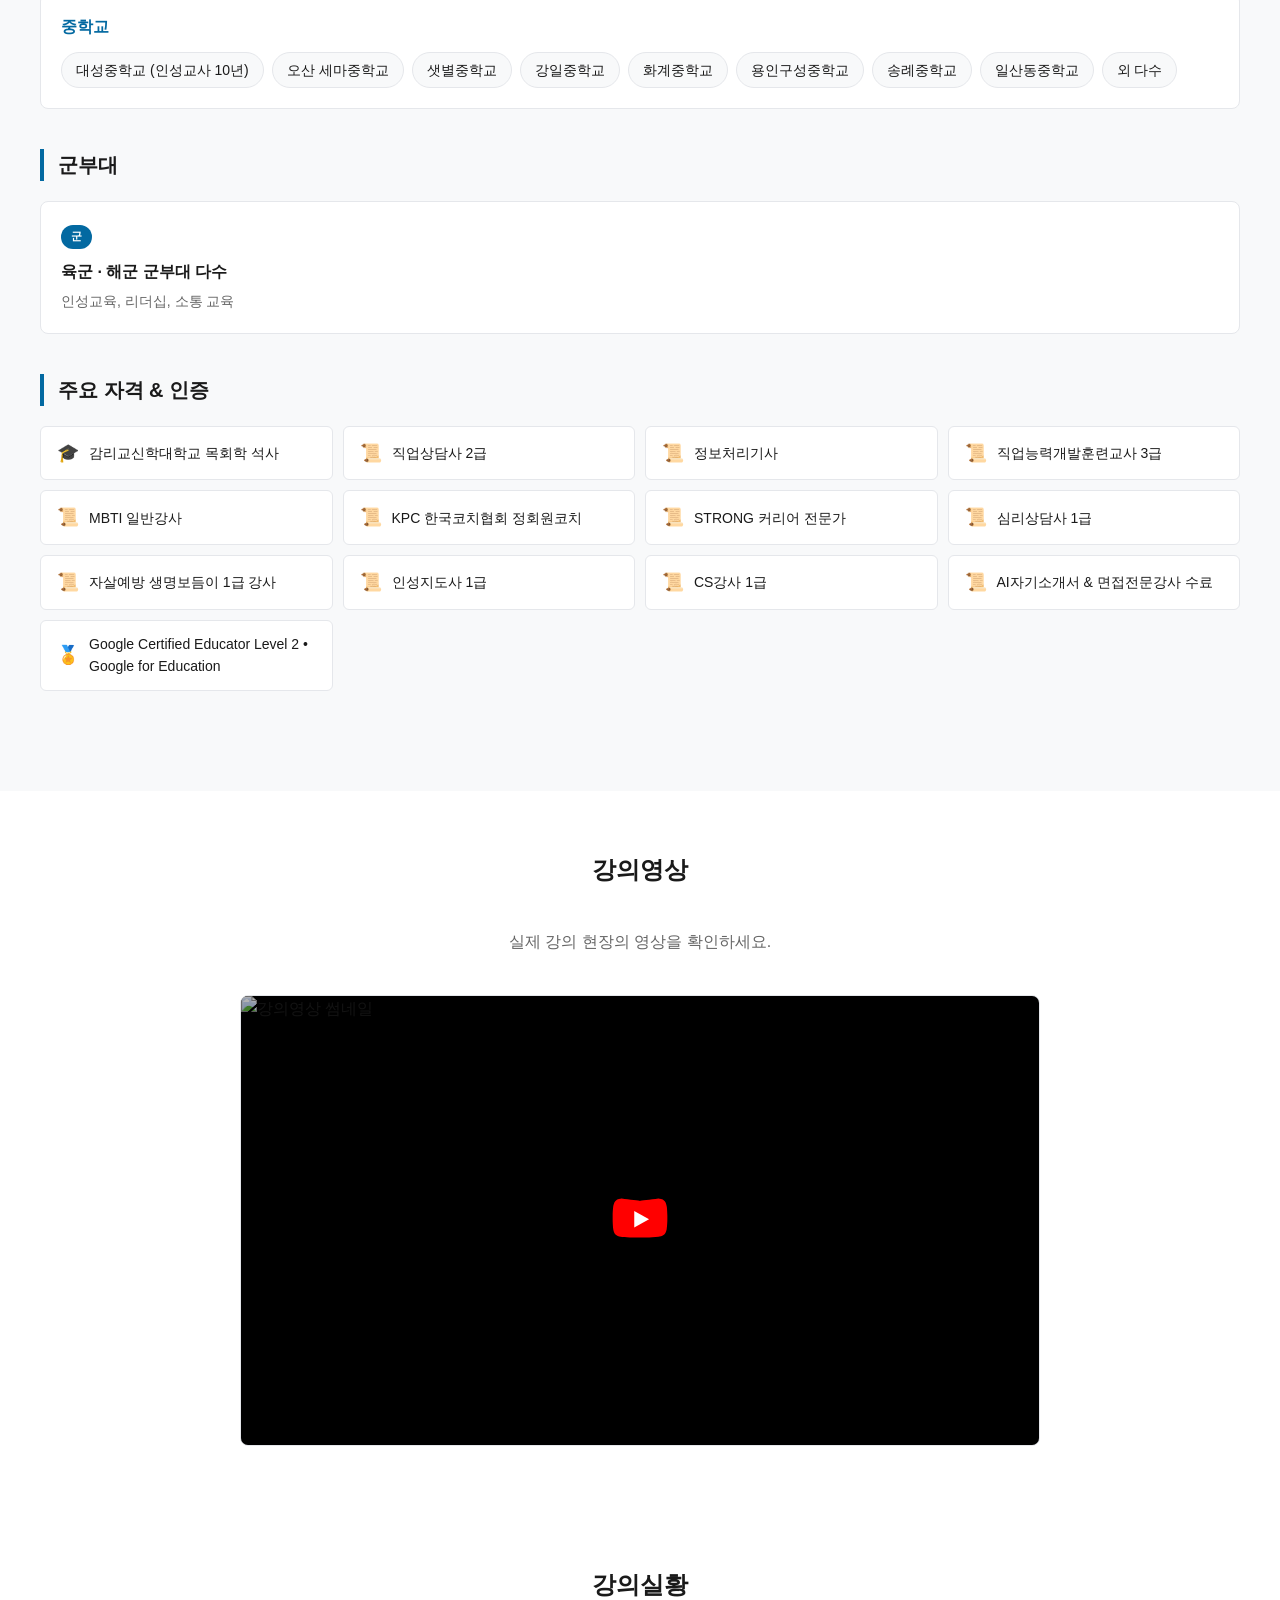
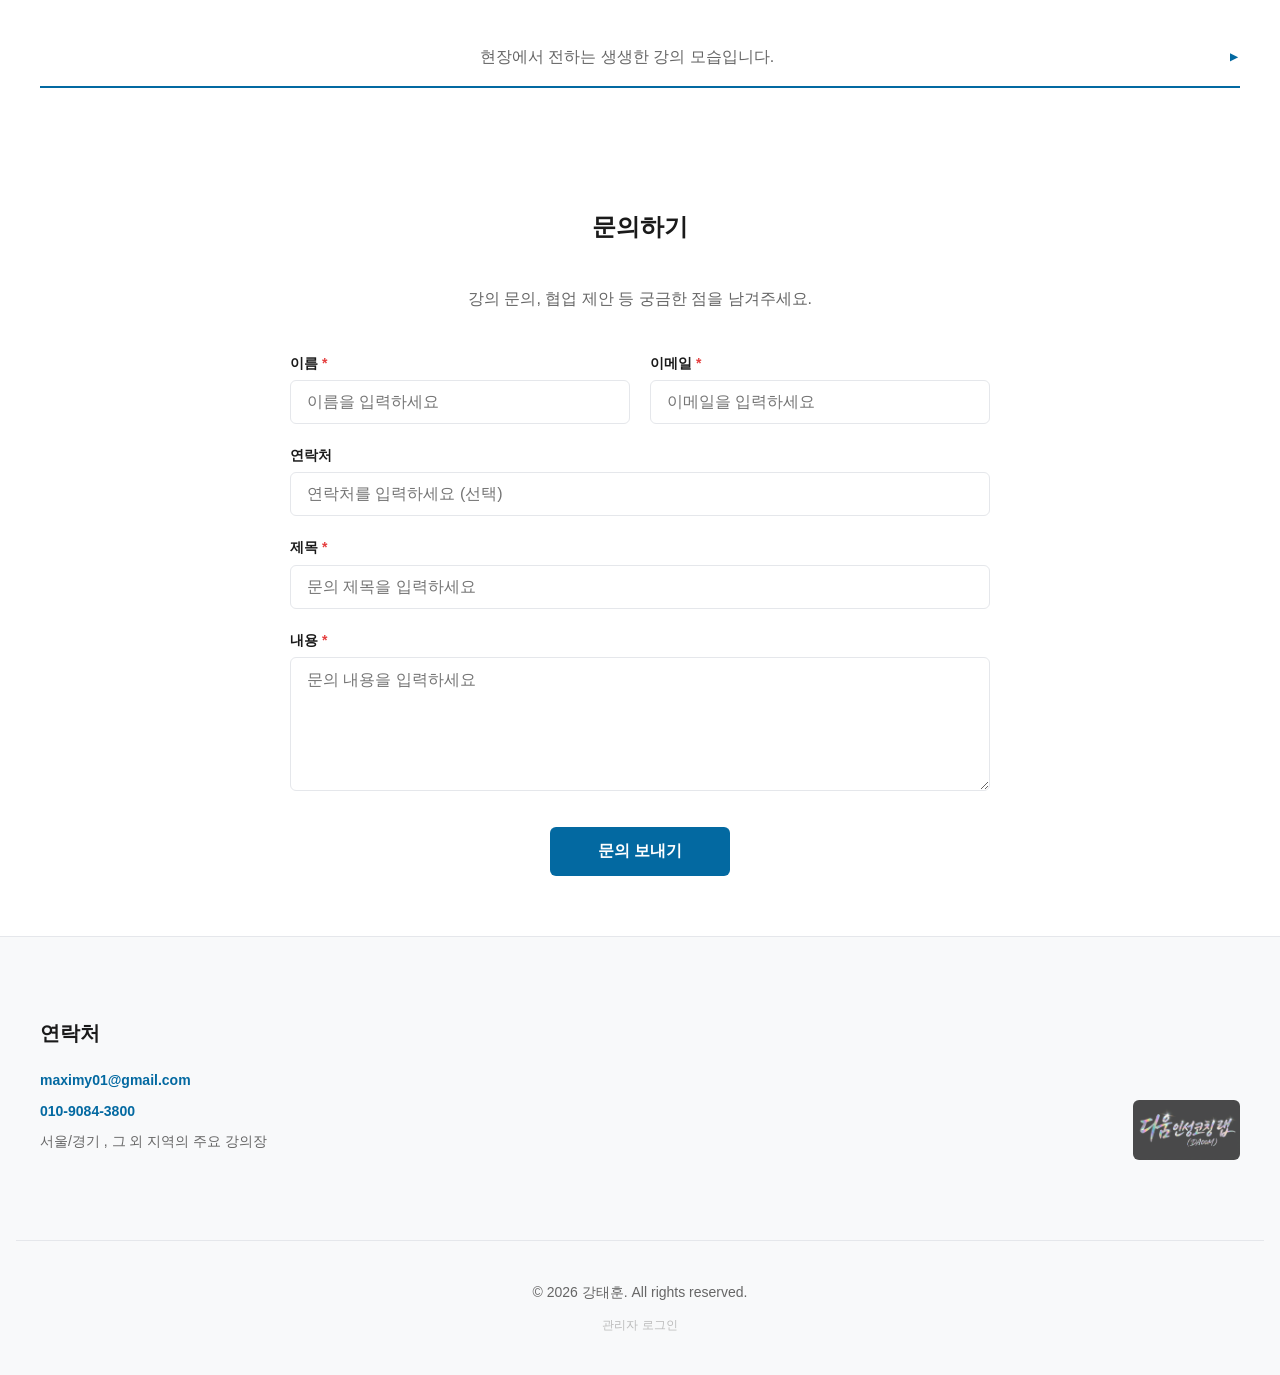
==== commit 6df76d4e: "강의영상 섹션에 YouTube 영상 URL 연결 Co-Authored-By: Claude Opus 4.6 <noreply@anthropic.com>" ====
--- a/index.html
+++ b/index.html
@@ -454,7 +454,7 @@
                 <p class="videos-desc">실제 강의 현장의 영상을 확인하세요.</p>
                 <div class="video-single">
                     <!-- data-url에 YouTube URL을 넣으면 자동으로 썸네일/재생 표시 -->
-                    <div class="video-thumb" data-url="">
+                    <div class="video-thumb" data-url="https://youtu.be/sNhJASoqkiI">
                         <div class="video-placeholder">
                             <svg width="48" height="48" viewBox="0 0 24 24" fill="none">
                                 <circle cx="12" cy="12" r="11" stroke="#ccc" stroke-width="1.5"/>
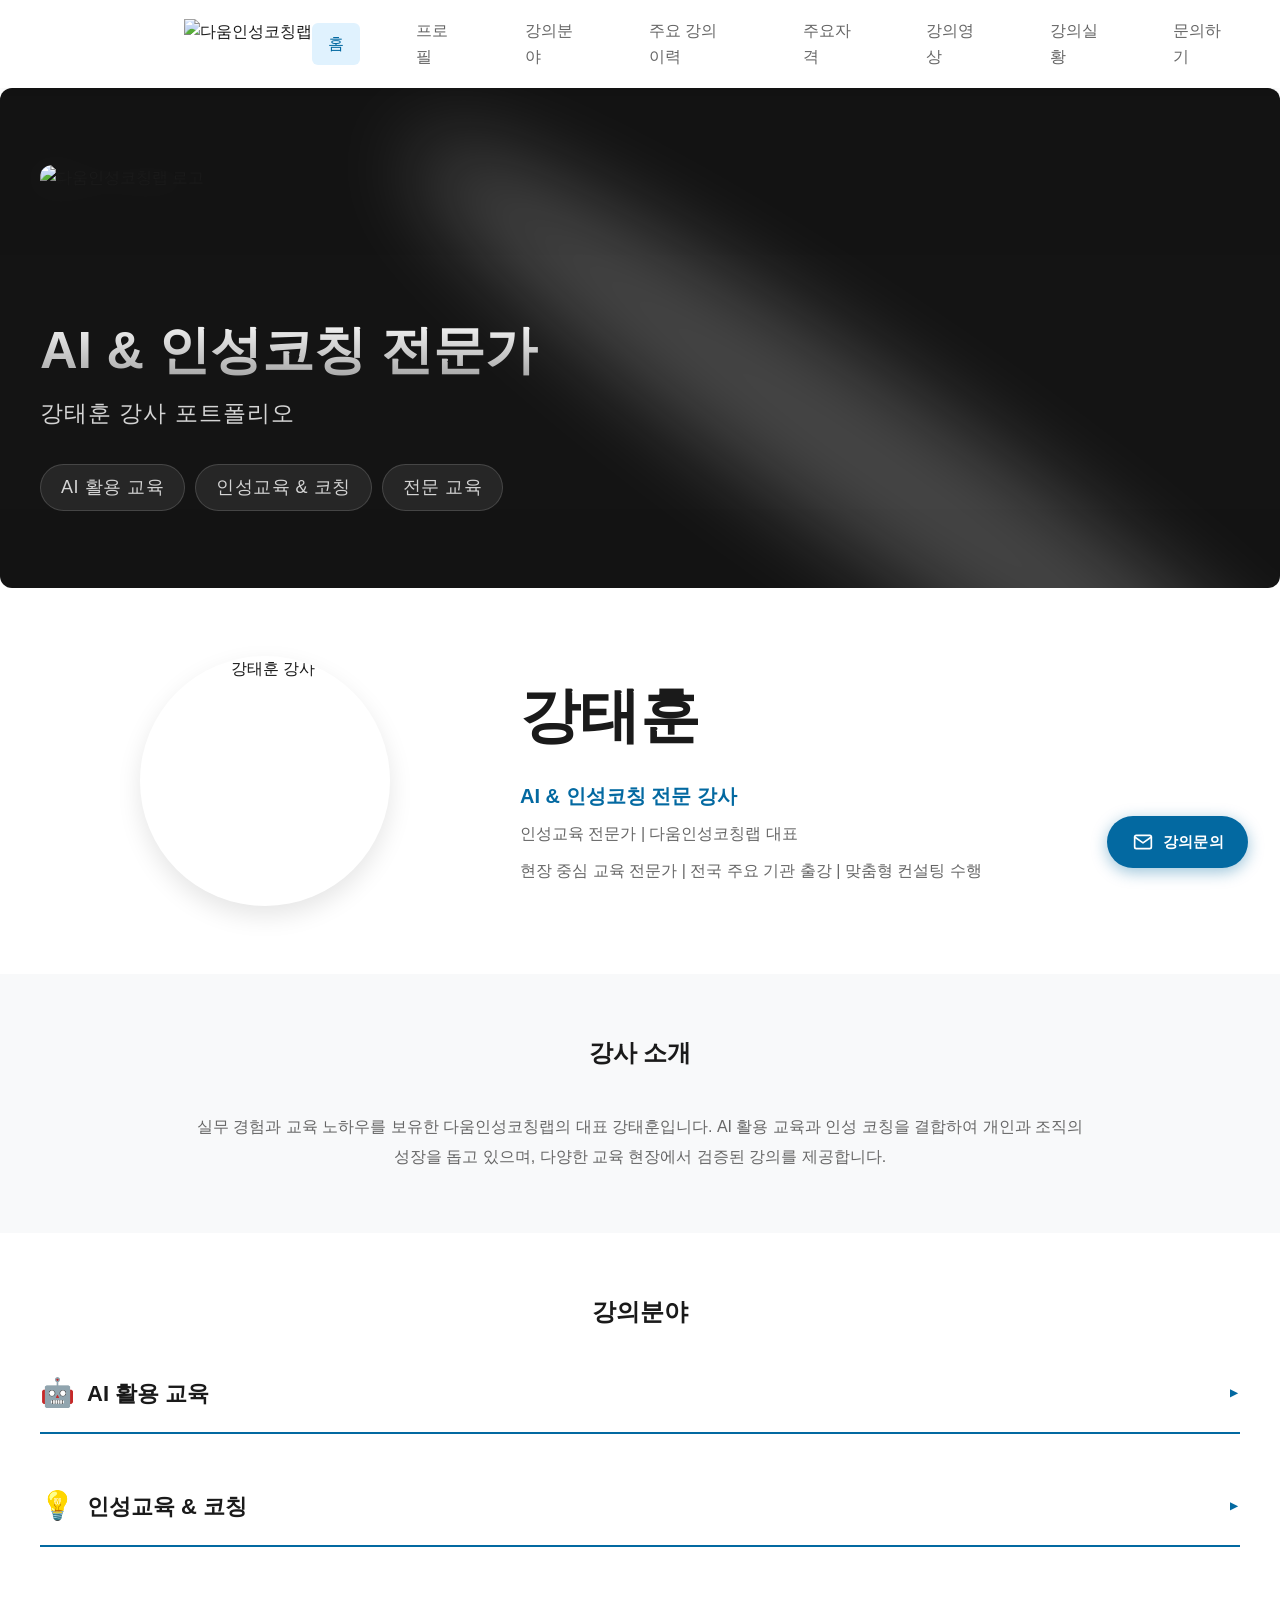
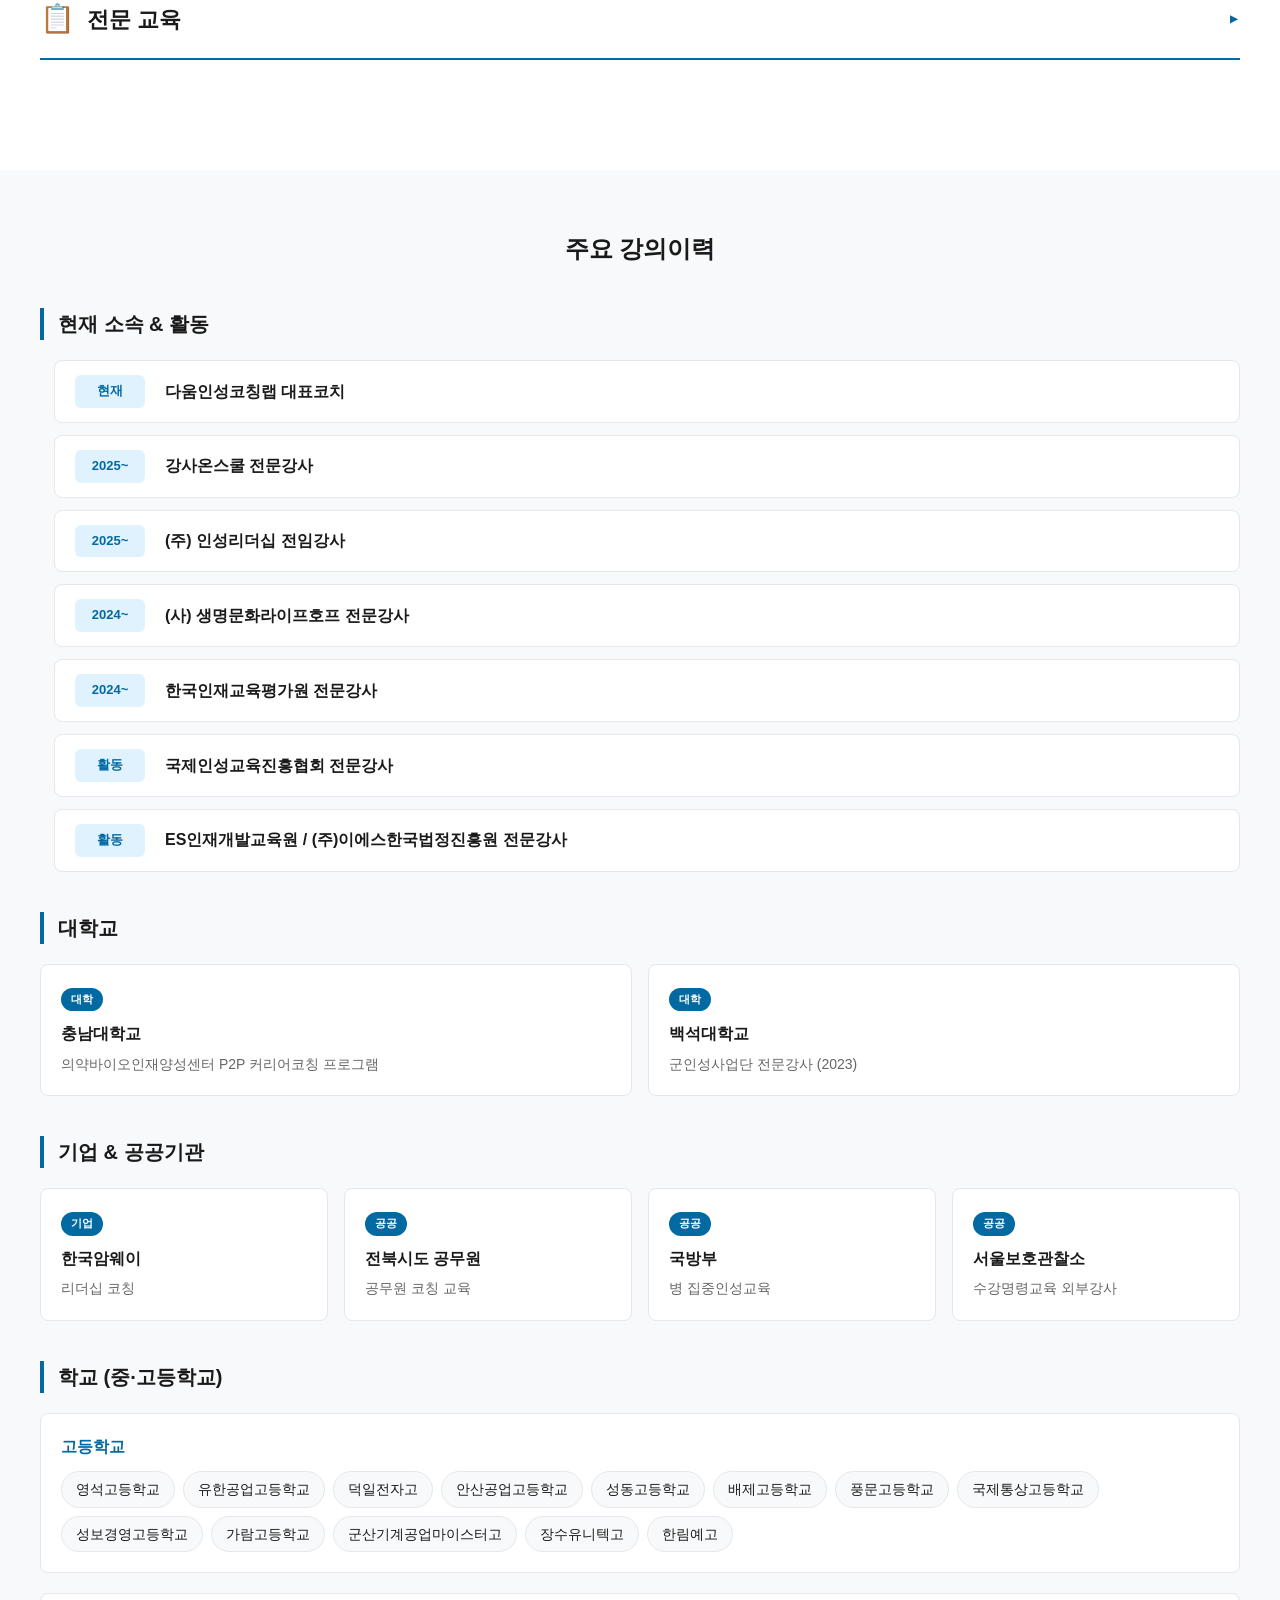
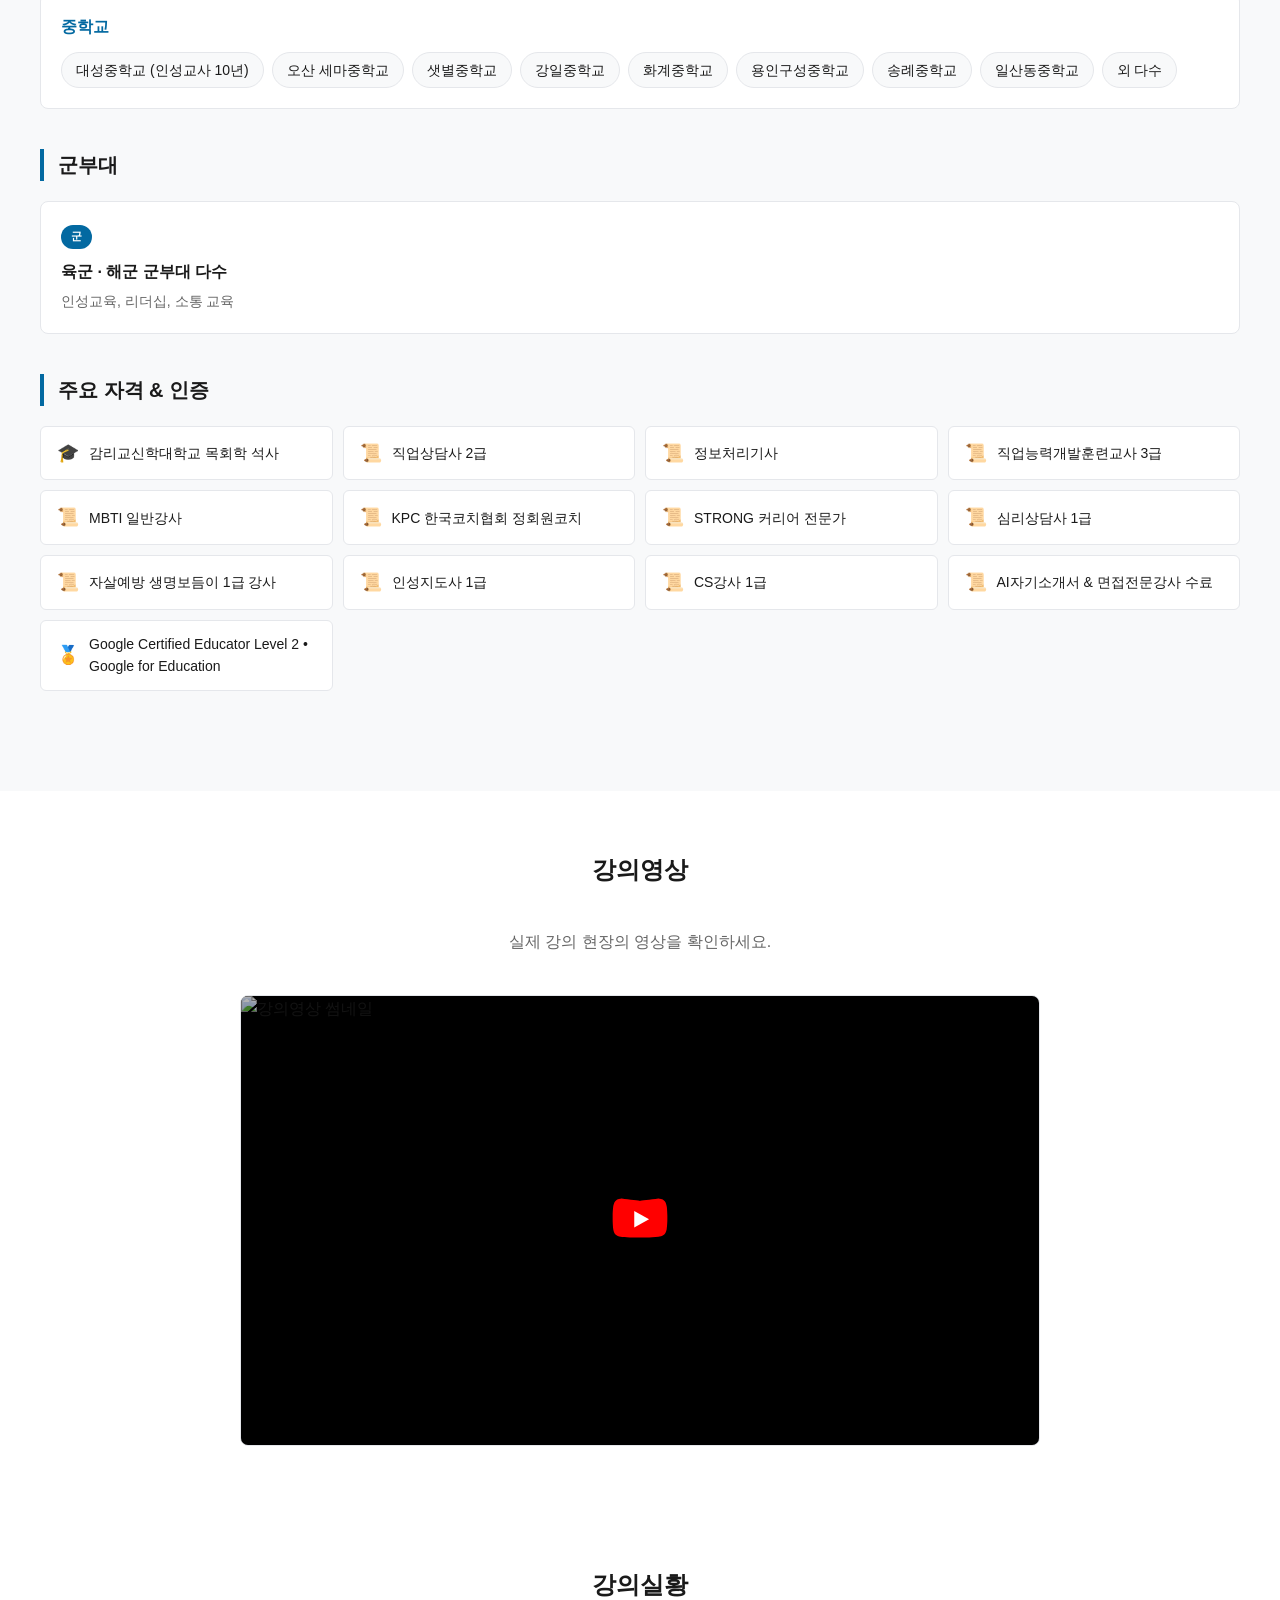
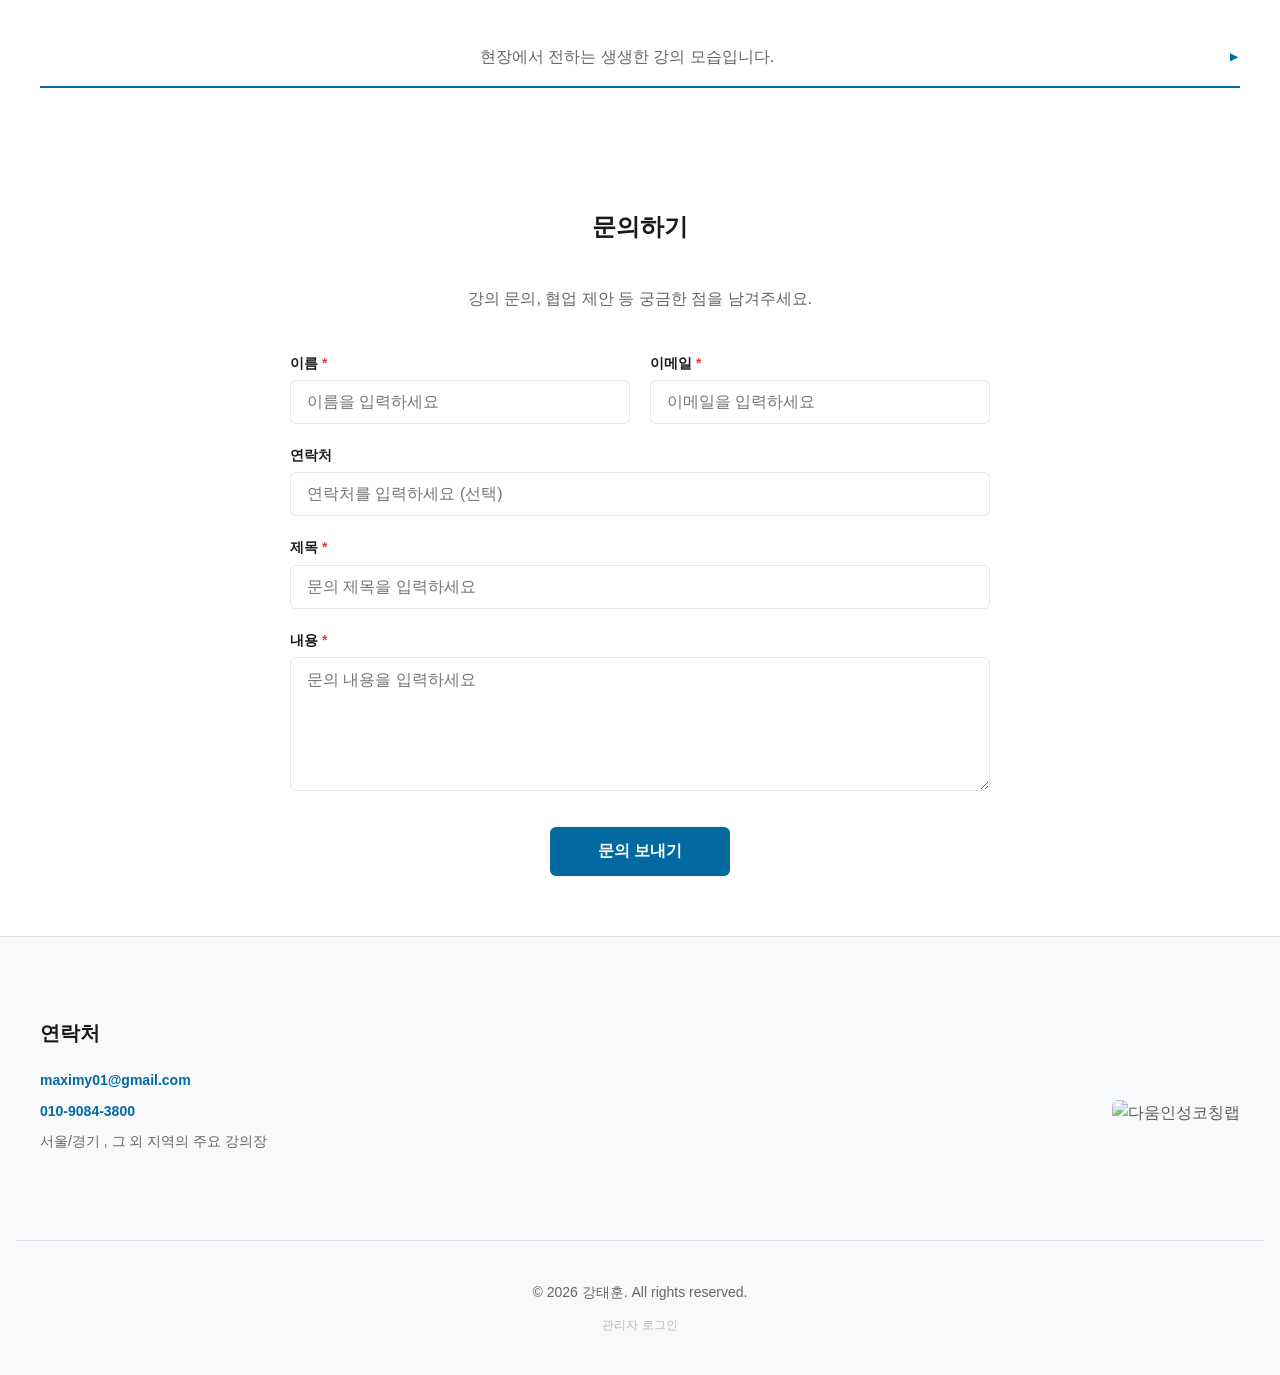
==== commit 198ffe67: "로고 이미지를 jpg에서 png로 교체 (네비게이션, 히어로, 푸터) Co-Authored-By: Claude Opus 4.6 <noreply@anthropic.com>" ====
--- a/index.html
+++ b/index.html
@@ -13,7 +13,7 @@
             <div class="navbar-container">
                 <div class="logo">
                     <a href="#home">
-                        <img src="다움인성코칭랩.jpg" alt="다움인성코칭랩" style="height: 50px; width: auto;">
+                        <img src="다움인성코칭랩.png" alt="다움인성코칭랩" style="height: 50px; width: auto;">
                     </a>
                 </div>
 
@@ -60,7 +60,7 @@
                 <!-- 왼쪽: 콘텐츠 -->
                 <div class="hero-content">
                     <div class="hero-logo">
-                        <img src="다움인성코칭랩.jpg" alt="다움인성코칭랩 로고">
+                        <img src="다움인성코칭랩.png" alt="다움인성코칭랩 로고">
                     </div>
                     <h1 class="hero-title">
                         AI & 인성코칭 전문가
@@ -593,7 +593,7 @@
                 </div>
             </div>
             <div class="footer-section footer-logo-section">
-                <img src="다움인성코칭랩.jpg" alt="다움인성코칭랩" class="footer-logo">
+                <img src="다움인성코칭랩.png" alt="다움인성코칭랩" class="footer-logo">
             </div>
             </div>
         <div class="footer-bottom">
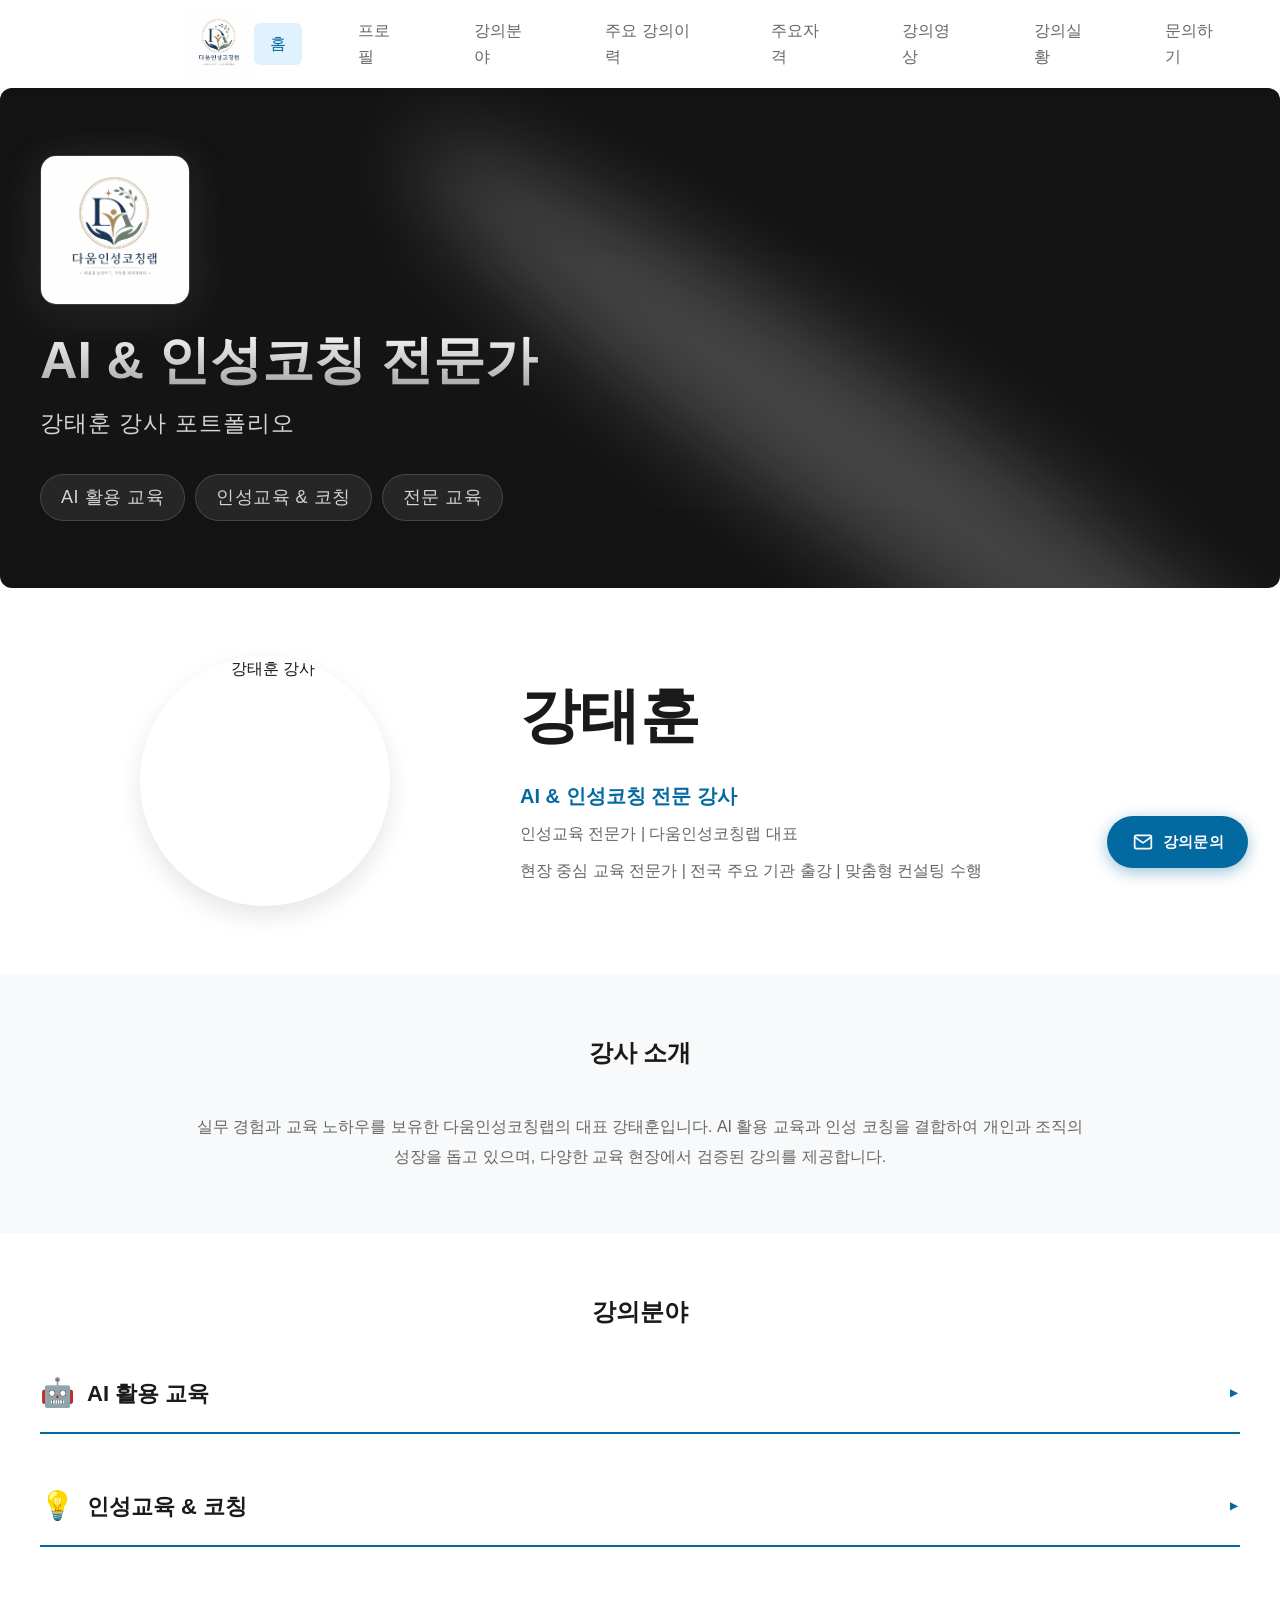
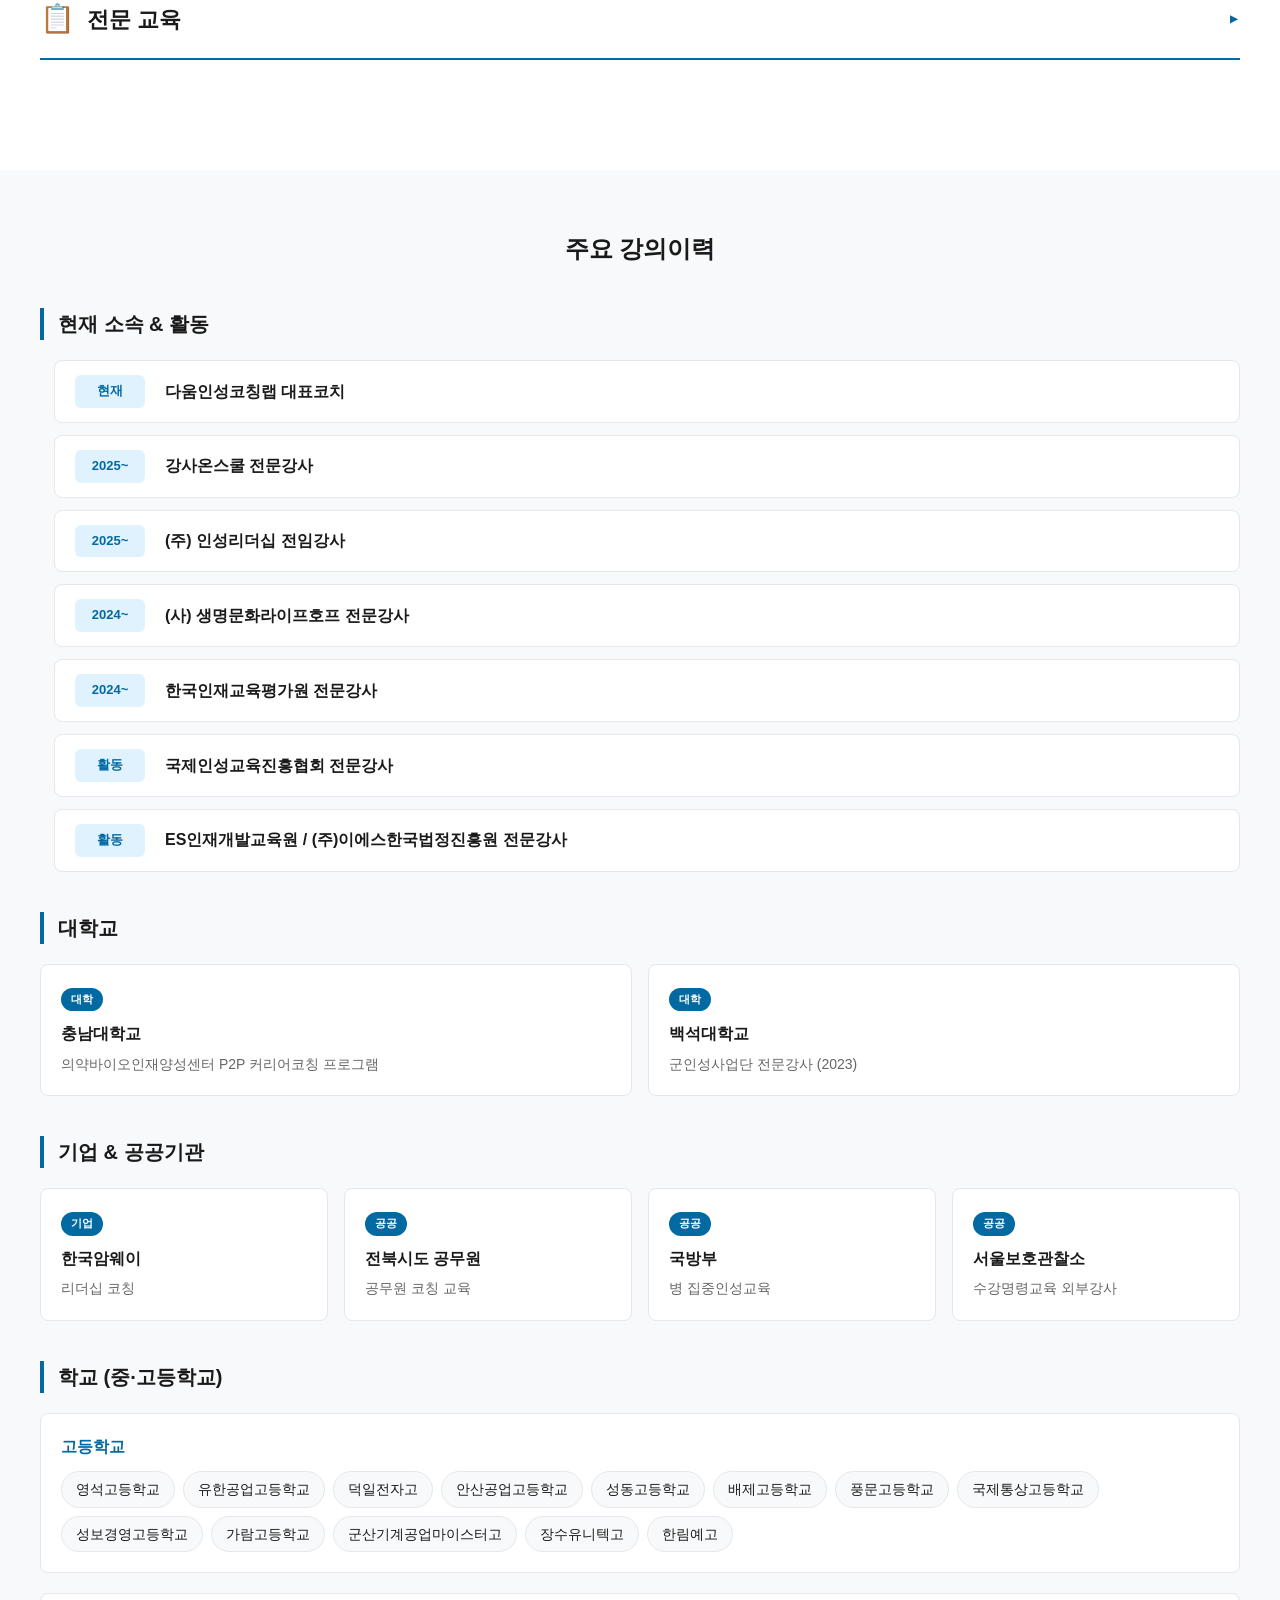
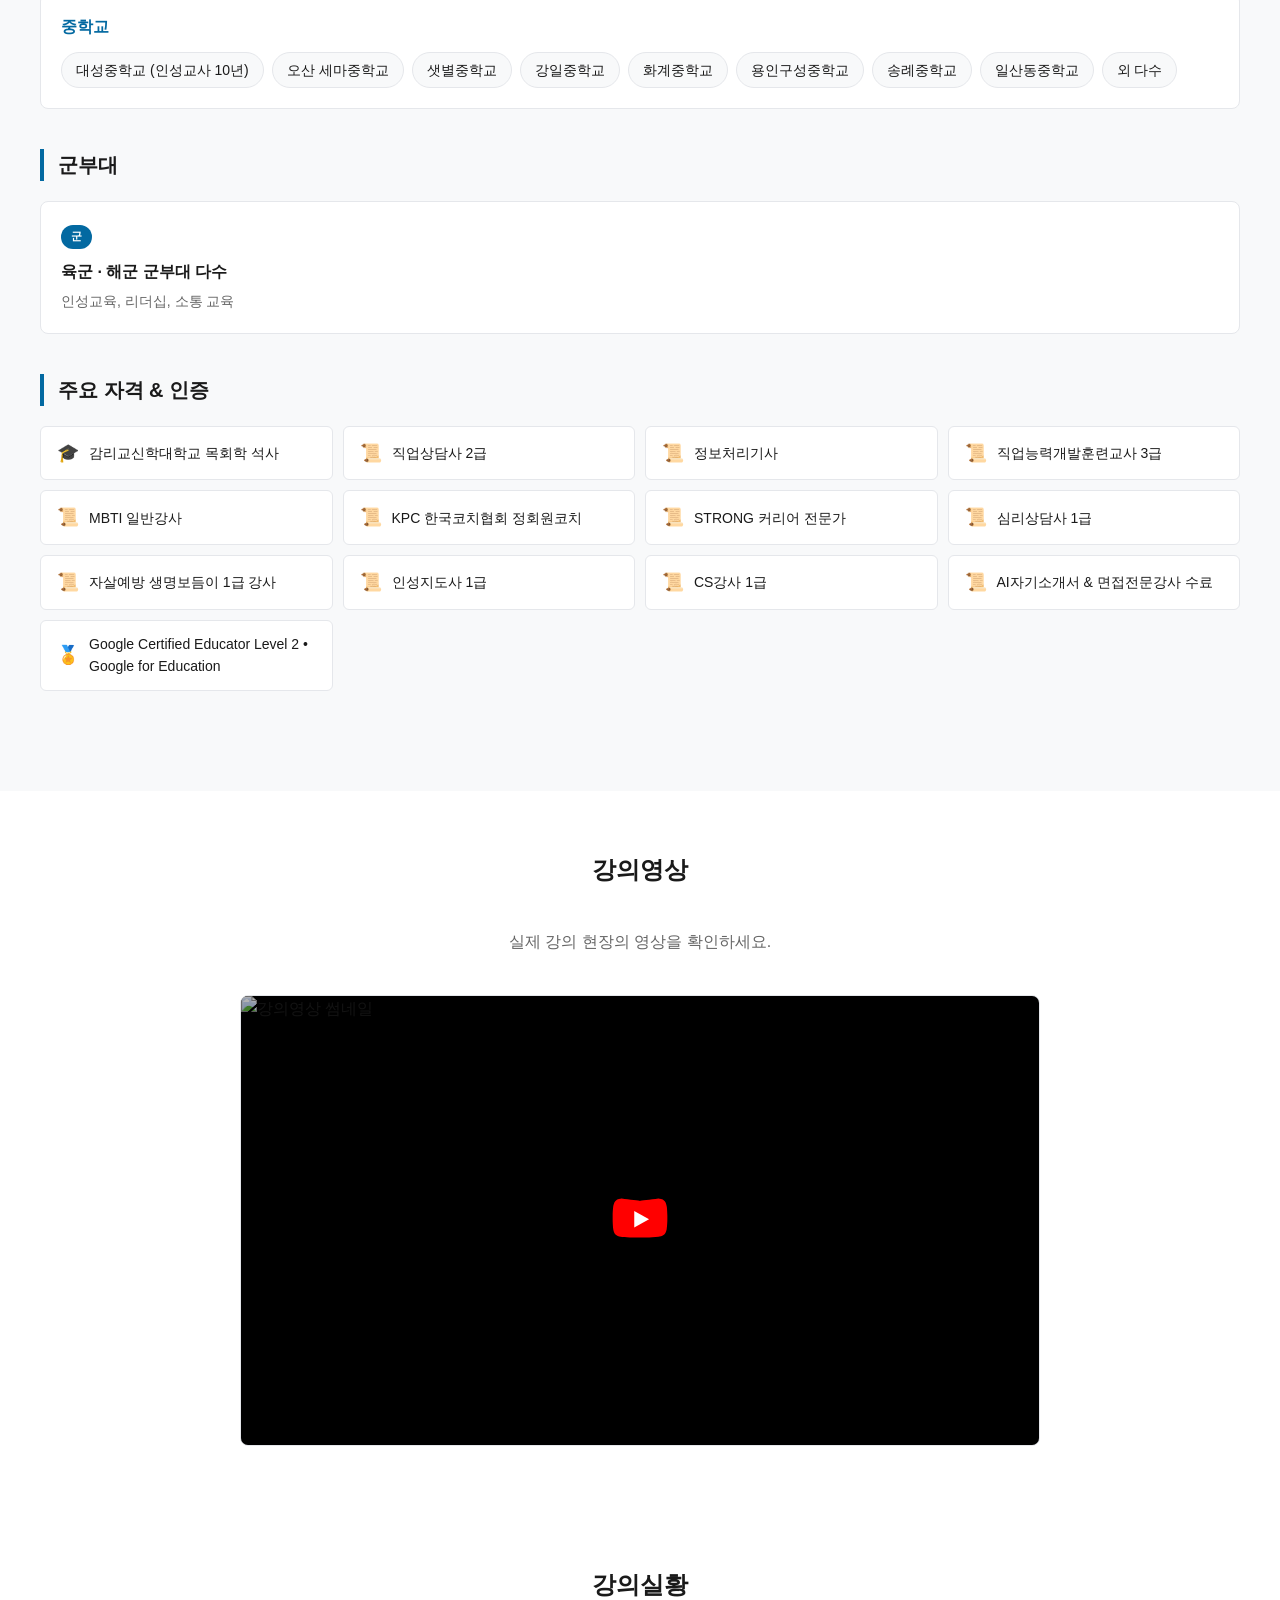
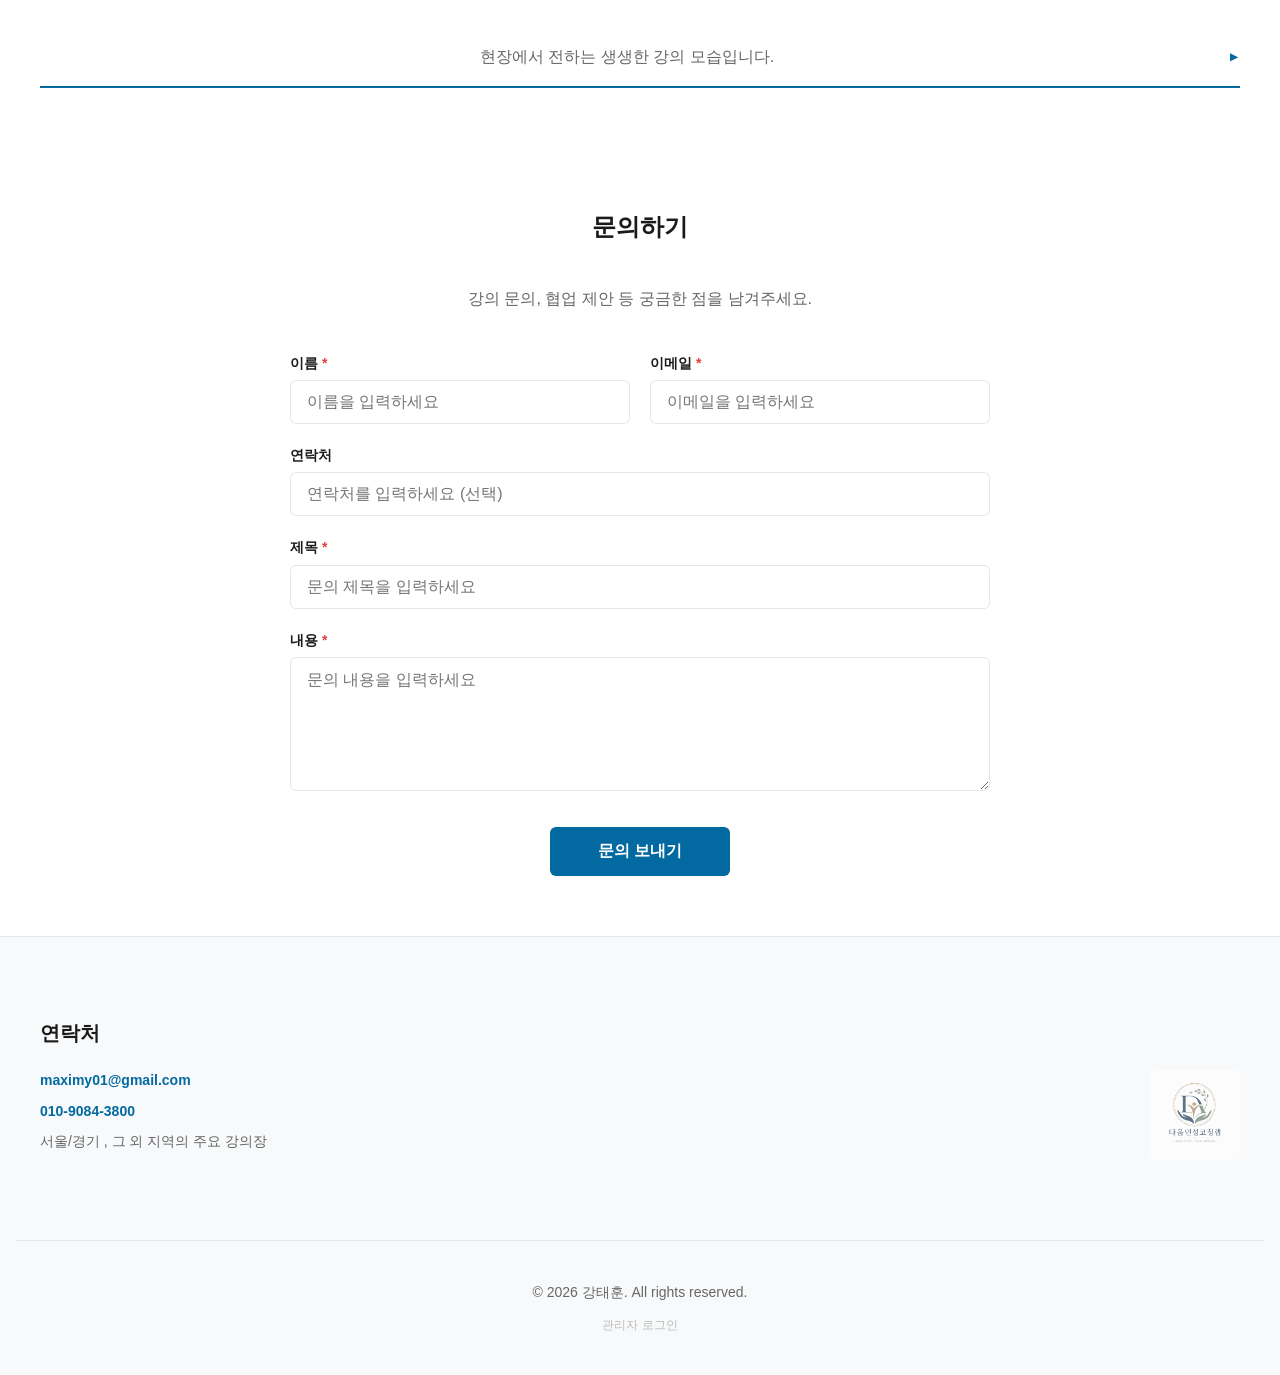
==== commit 4453204a: "로고 크기 확대 및 히어로 로고 스타일 개선 - 네비게이션 로고: 50px → 70px - 히어로 로고: 130px → 150px, 카드 스타일 적용 - 푸터 로고: 60px → " ====
--- a/index.html
+++ b/index.html
@@ -4,7 +4,7 @@
     <meta charset="UTF-8">
     <meta name="viewport" content="width=device-width, initial-scale=1.0">
     <title>강태훈 강사 - AI & 인성코칭 전문가</title>
-    <link rel="stylesheet" href="styles.css?v=16">
+    <link rel="stylesheet" href="styles.css?v=17">
     <script type="module" src="https://unpkg.com/@splinetool/viewer@1.9.82/build/spline-viewer.js"></script>
 </head>
 <body>
@@ -13,7 +13,7 @@
             <div class="navbar-container">
                 <div class="logo">
                     <a href="#home">
-                        <img src="다움인성코칭랩.png" alt="다움인성코칭랩" style="height: 50px; width: auto;">
+                        <img src="다움인성코칭랩.png" alt="다움인성코칭랩" style="height: 70px; width: auto;">
                     </a>
                 </div>
 
--- a/styles.css
+++ b/styles.css
@@ -260,10 +260,12 @@
 }
 
 .hero-logo img {
-    height: 130px;
+    height: 150px;
     width: auto;
-    filter: drop-shadow(0 4px 20px rgba(255, 255, 255, 0.1));
-    border-radius: var(--border-radius-lg);
+    filter: drop-shadow(0 4px 20px rgba(255, 255, 255, 0.15));
+    border-radius: 16px;
+    border: 1px solid rgba(255, 255, 255, 0.1);
+    box-shadow: 0 8px 32px rgba(0, 0, 0, 0.4);
 }
 
 .hero-title {
@@ -1291,7 +1293,7 @@
 }
 
 .footer-logo {
-    height: 60px;
+    height: 90px;
     width: auto;
     opacity: 0.7;
     border-radius: var(--border-radius-sm);
